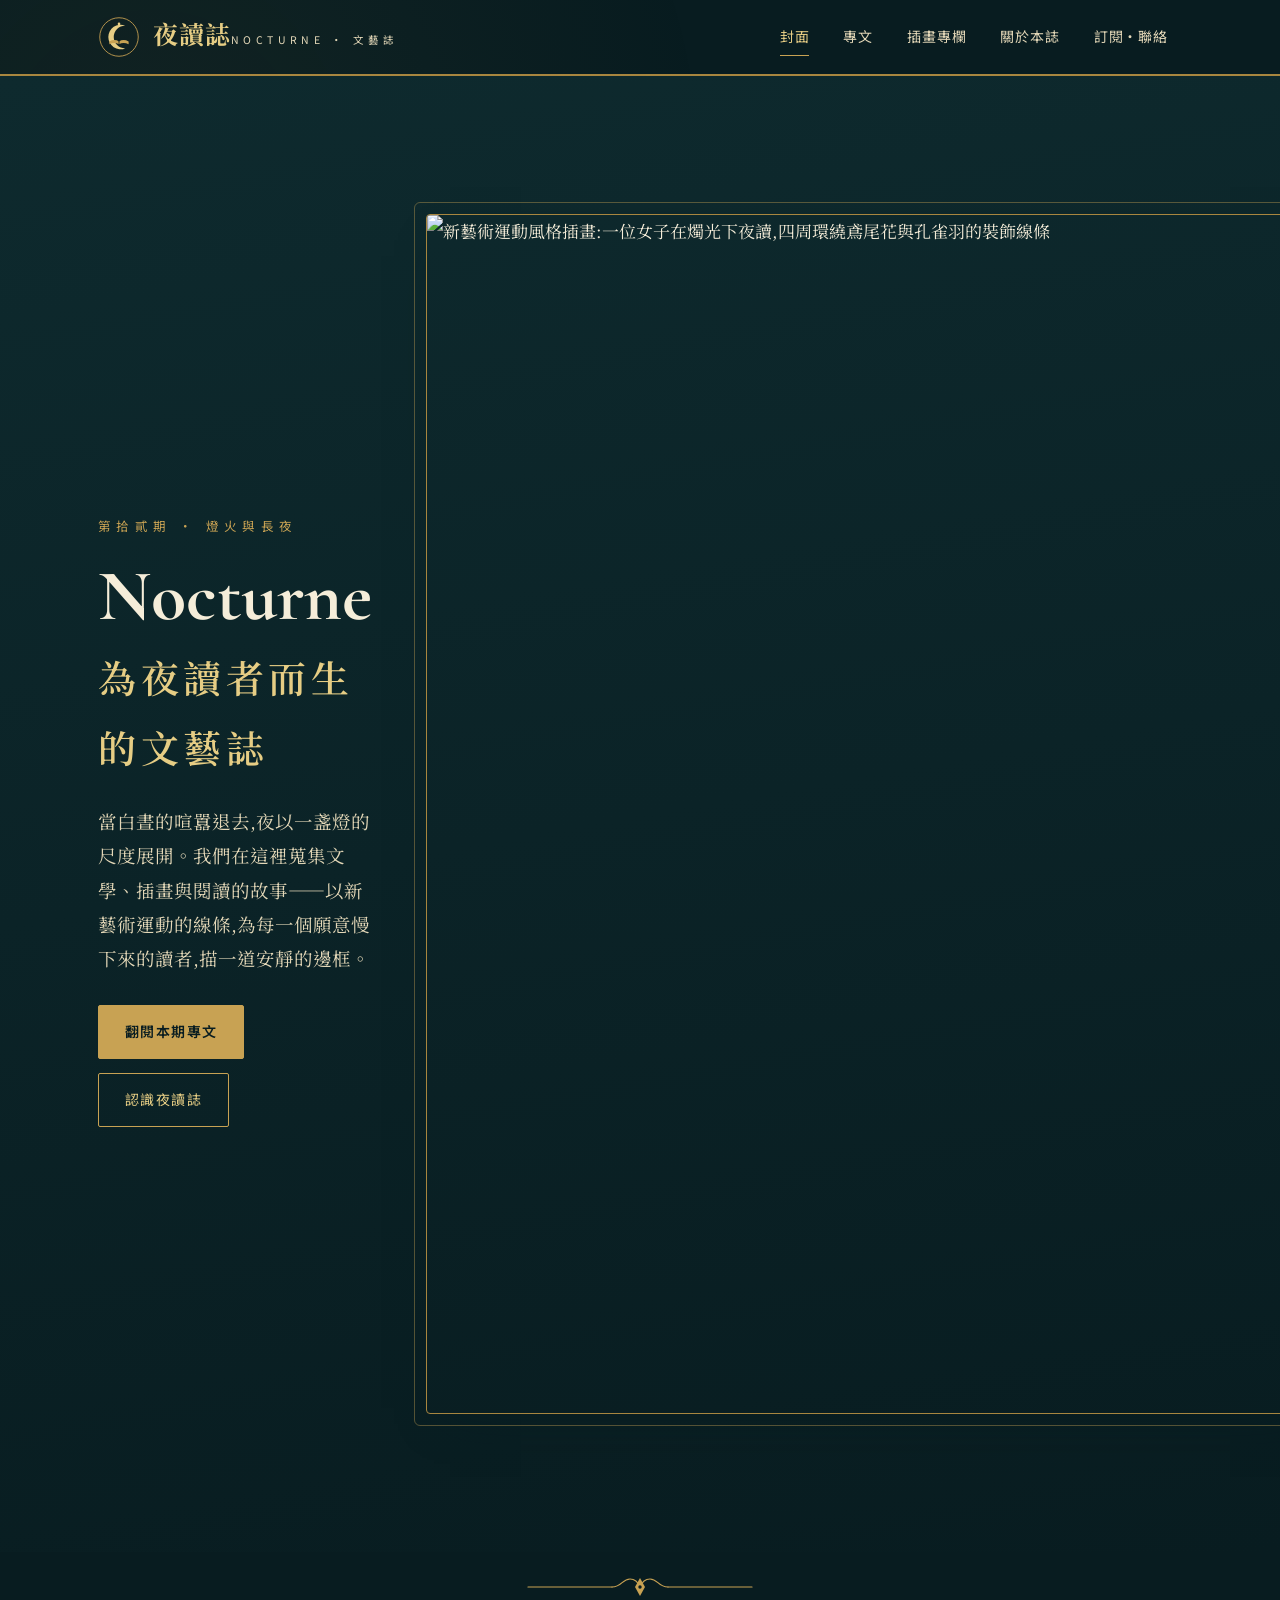
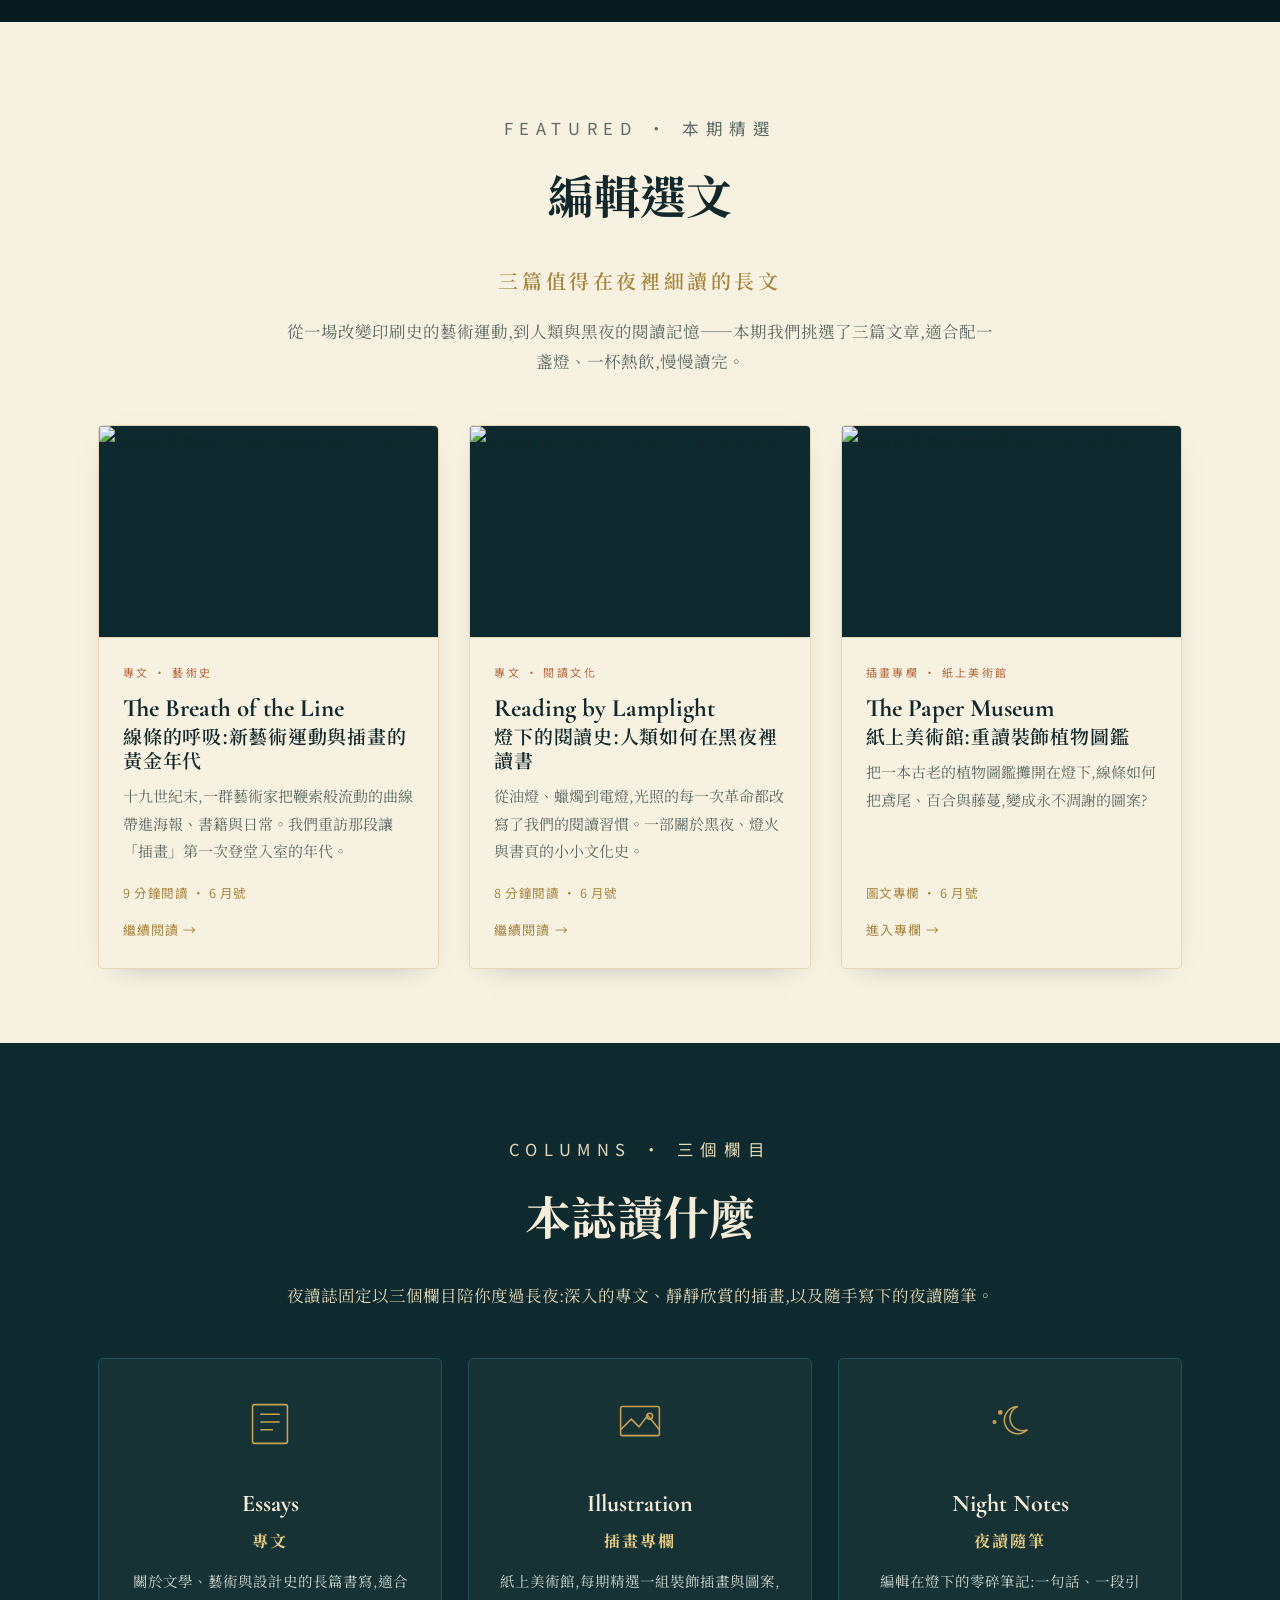
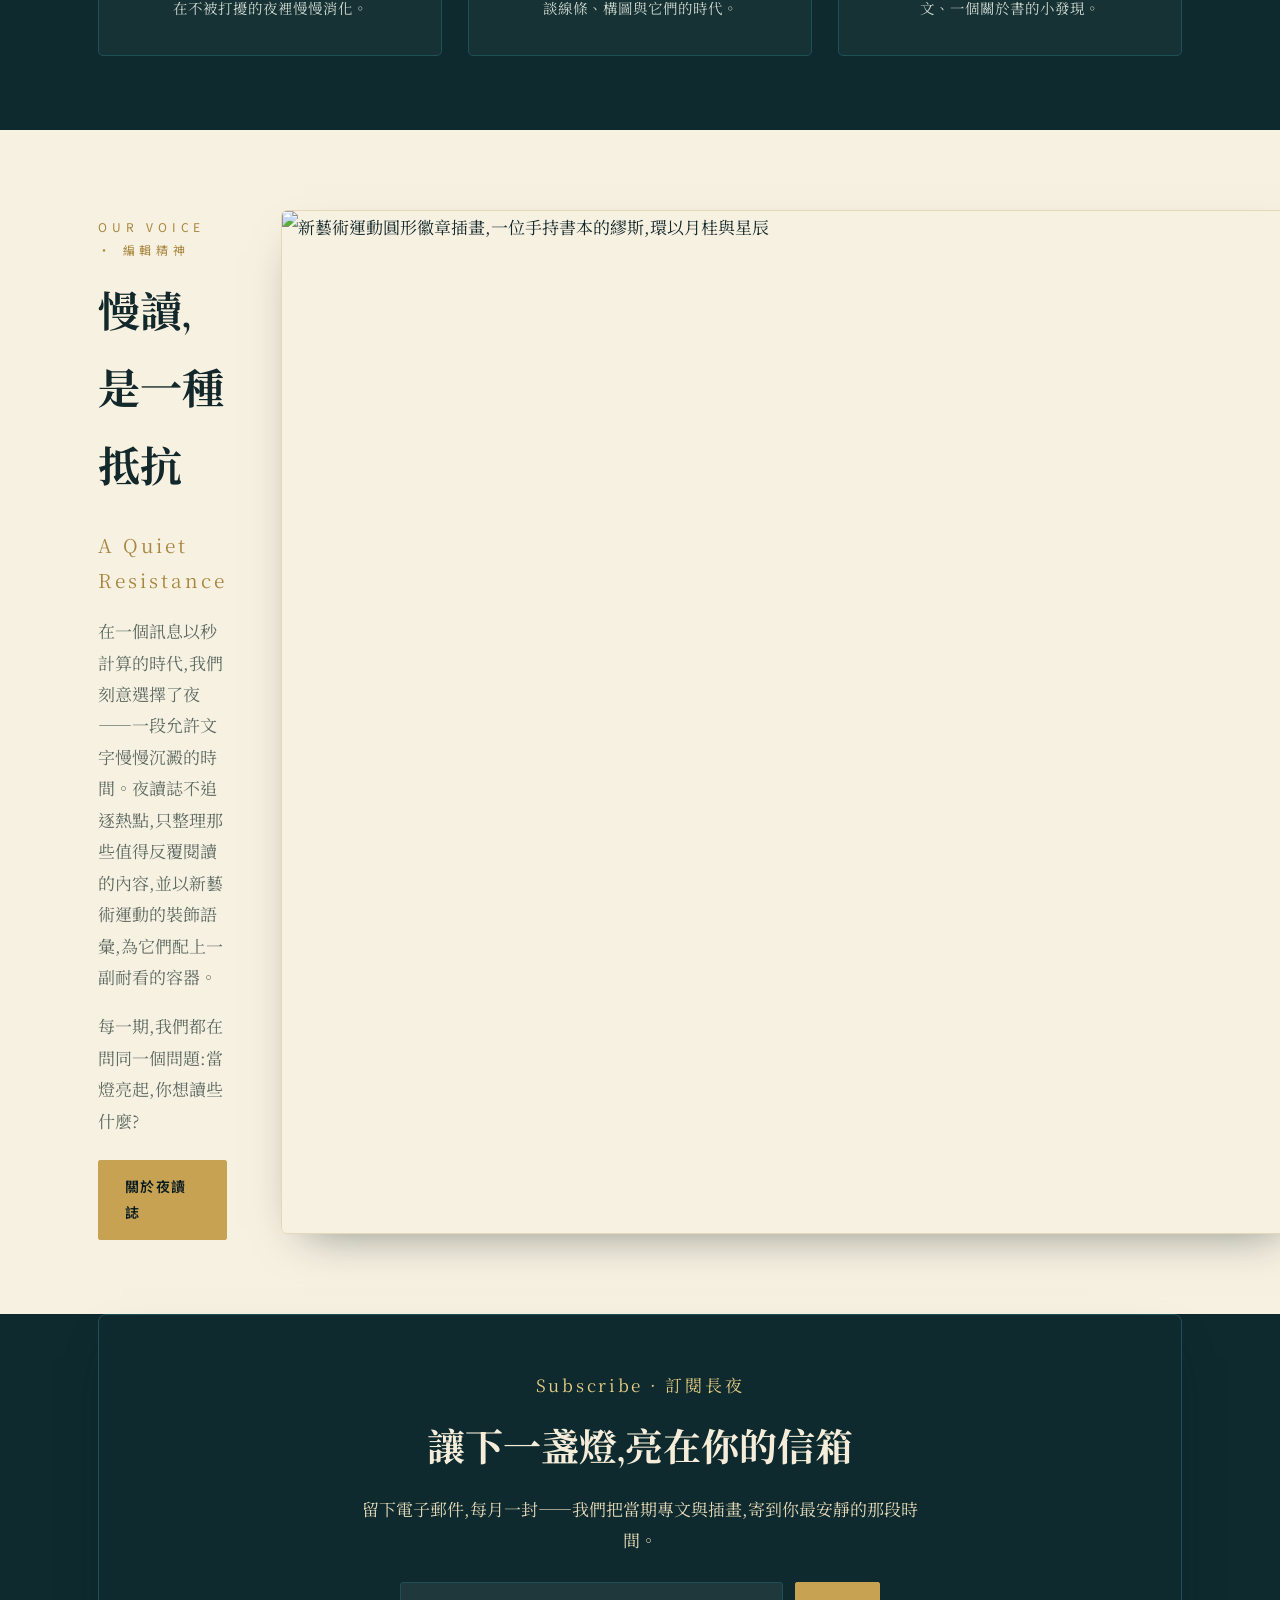
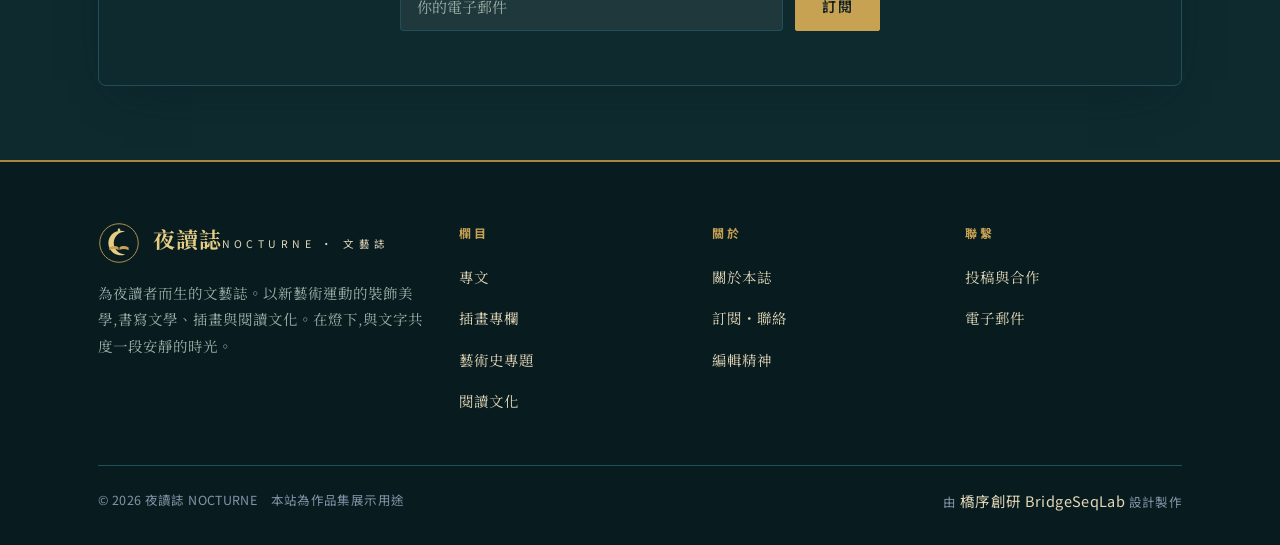
==== index.html @ 89a9c2ea "feat: 夜讀誌 NOCTURNE — Art Nouveau literary magazine (preview)" ====
<!DOCTYPE html>
<html lang="zh-Hant">
<head>
<meta charset="UTF-8">
<meta name="viewport" content="width=device-width, initial-scale=1">
<title>夜讀誌 NOCTURNE｜為夜讀者而生的文藝誌・新藝術運動風格線上雜誌</title>
<meta name="description" content="夜讀誌 NOCTURNE 是一本為夜讀者而生的繁體中文文藝誌,以新藝術運動的裝飾美學,書寫文學、插畫與閱讀文化。在燈下,與文字共度一段安靜的時光。">
<meta name="keywords" content="夜讀誌,NOCTURNE,文藝誌,線上雜誌,新藝術運動,Art Nouveau,文學,插畫,閱讀文化,夜讀,書評,繁體中文">
<link rel="canonical" href="https://izzo24.github.io/nocturne-reader/index.html">
<meta property="og:type" content="website">
<meta property="og:site_name" content="夜讀誌 NOCTURNE">
<meta property="og:locale" content="zh_TW">
<meta property="og:title" content="夜讀誌 NOCTURNE｜為夜讀者而生的文藝誌">
<meta property="og:description" content="以新藝術運動的裝飾美學,書寫文學、插畫與閱讀文化。在燈下,與文字共度一段安靜的時光。">
<meta property="og:url" content="https://izzo24.github.io/nocturne-reader/index.html">
<meta property="og:image" content="https://izzo24.github.io/nocturne-reader/images/hero-cover.webp">
<meta name="twitter:card" content="summary_large_image">
<meta name="theme-color" content="#081c20">
<link rel="icon" href="./favicon.svg" type="image/svg+xml">
<link rel="preconnect" href="https://fonts.googleapis.com">
<link rel="preconnect" href="https://fonts.gstatic.com" crossorigin>
<link href="https://fonts.googleapis.com/css2?family=Cormorant+Garamond:ital,wght@0,500;0,600;0,700;1,500;1,600&family=Noto+Sans+TC:wght@400;500;700&family=Noto+Serif+TC:wght@500;600;700&display=swap" rel="stylesheet">
<link rel="stylesheet" href="./style.css">
<script type="application/ld+json">
{
  "@context":"https://schema.org",
  "@graph":[
    {"@type":"Organization","@id":"https://izzo24.github.io/nocturne-reader/#org","name":"夜讀誌 NOCTURNE","url":"https://izzo24.github.io/nocturne-reader/","description":"為夜讀者而生的繁體中文文藝誌,以新藝術運動美學書寫文學、插畫與閱讀文化。","logo":"https://izzo24.github.io/nocturne-reader/images/emblem.webp","foundingDate":"2024"},
    {"@type":"WebSite","@id":"https://izzo24.github.io/nocturne-reader/#site","url":"https://izzo24.github.io/nocturne-reader/","name":"夜讀誌 NOCTURNE","inLanguage":"zh-Hant","publisher":{"@id":"https://izzo24.github.io/nocturne-reader/#org"}},
    {"@type":"WebPage","@id":"https://izzo24.github.io/nocturne-reader/index.html","url":"https://izzo24.github.io/nocturne-reader/index.html","name":"夜讀誌 NOCTURNE｜為夜讀者而生的文藝誌","isPartOf":{"@id":"https://izzo24.github.io/nocturne-reader/#site"}}
  ]
}
</script>
</head>
<body>

<header class="topbar">
  <div class="wrap">
    <a class="brand" href="./index.html" aria-label="夜讀誌 NOCTURNE 首頁">
      <svg viewBox="0 0 48 48" fill="none" role="img" aria-hidden="true">
        <circle cx="24" cy="24" r="22" stroke="#c8a253" stroke-width="1"/>
        <path d="M31 11a14 14 0 1 0 0 26 11 11 0 0 1 0-26z" fill="#e6cd84"/>
        <path d="M13 29c4-2.2 7.5-2.2 11 0 3.5-2.2 7-2.2 11 0v3.4c-4-2.2-7.5-2.2-11 0-3.5-2.2-7-2.2-11 0z" fill="#c8a253"/>
        <line x1="24" y1="26.5" x2="24" y2="33" stroke="#081c20" stroke-width="1"/>
        <circle cx="24" cy="9" r="1.5" fill="#e6cd84"/>
      </svg>
      <span><span class="bt">夜讀誌</span><span class="bs">Nocturne · 文藝誌</span></span>
    </a>
    <button class="navtoggle" aria-label="開啟選單" aria-expanded="false"><svg viewBox="0 0 24 18" width="22" height="16" fill="none" stroke="currentColor" stroke-width="1.8" aria-hidden="true"><path d="M1 2h22M1 9h22M1 16h22"/></svg></button>
    <nav class="main">
      <a href="./index.html" class="active">封面</a>
      <a href="./essays.html">專文</a>
      <a href="./illustration.html">插畫專欄</a>
      <a href="./about.html">關於本誌</a>
      <a href="./contact.html">訂閱・聯絡</a>
    </nav>
  </div>
</header>

<section class="hero">
  <div class="wrap">
    <div>
      <p class="eyebrow">第拾貳期 · 燈火與長夜</p>
      <h1>Nocturne</h1>
      <p class="h1zh">為夜讀者而生的文藝誌</p>
      <p class="lead">當白晝的喧囂退去,夜以一盞燈的尺度展開。我們在這裡蒐集文學、插畫與閱讀的故事——以新藝術運動的線條,為每一個願意慢下來的讀者,描一道安靜的邊框。</p>
      <div class="btnrow">
        <a class="btn btn-gold" href="./essays.html">翻閱本期專文</a>
        <a class="btn btn-ghost" href="./about.html">認識夜讀誌</a>
      </div>
    </div>
    <div class="heroart">
      <span class="frame"></span>
      <img src="./images/hero-cover.webp" width="896" height="1200" alt="新藝術運動風格插畫:一位女子在燭光下夜讀,四周環繞鳶尾花與孔雀羽的裝飾線條" loading="eager">
    </div>
  </div>
</section>

<div style="background:var(--teal-deep);padding:22px 0"><div class="divider"><svg viewBox="0 0 240 26" fill="none" stroke="#c8a253" stroke-width="1.2" stroke-linecap="round"><path d="M8 13H92"/><path d="M232 13H148"/><path d="M92 13c10 0 10-8 18-8 5 0 8 3 10 8"/><path d="M148 13c-10 0-10-8-18-8-5 0-8 3-10 8"/><path d="M120 4l5 9-5 9-5-9z" fill="#c8a253" stroke="none"/><circle cx="120" cy="13" r="1.7" fill="#081c20" stroke="none"/></svg></div></div>

<section>
  <div class="wrap">
    <div class="sec-head">
      <p class="sec-kicker">Featured · 本期精選</p>
      <h2>編輯選文</h2>
      <p class="h2zh" style="margin-bottom:10px">三篇值得在夜裡細讀的長文</p>
      <p>從一場改變印刷史的藝術運動,到人類與黑夜的閱讀記憶——本期我們挑選了三篇文章,適合配一盞燈、一杯熱飲,慢慢讀完。</p>
    </div>
    <div class="grid grid-3">
      <a class="card" href="./essay-artnouveau.html">
        <span class="thumb"><img src="./images/peacock.webp" alt="新藝術運動裝飾面板,金線描繪的孔雀與百合" loading="lazy"></span>
        <span class="body">
          <span class="cat">專文 · 藝術史</span>
          <h3>The Breath of the Line<span class="zh">線條的呼吸:新藝術運動與插畫的黃金年代</span></h3>
          <p>十九世紀末,一群藝術家把鞭索般流動的曲線帶進海報、書籍與日常。我們重訪那段讓「插畫」第一次登堂入室的年代。</p>
          <span class="meta">9 分鐘閱讀 · 6 月號</span>
          <span class="readmore">繼續閱讀 →</span>
        </span>
      </a>
      <a class="card" href="./essay-nightreading.html">
        <span class="thumb"><img src="./images/night.webp" alt="新藝術風格插畫:月夜窗台上的書與油燈" loading="lazy"></span>
        <span class="body">
          <span class="cat">專文 · 閱讀文化</span>
          <h3>Reading by Lamplight<span class="zh">燈下的閱讀史:人類如何在黑夜裡讀書</span></h3>
          <p>從油燈、蠟燭到電燈,光照的每一次革命都改寫了我們的閱讀習慣。一部關於黑夜、燈火與書頁的小小文化史。</p>
          <span class="meta">8 分鐘閱讀 · 6 月號</span>
          <span class="readmore">繼續閱讀 →</span>
        </span>
      </a>
      <a class="card" href="./illustration.html">
        <span class="thumb"><img src="./images/plate.webp" alt="新藝術運動植物圖鑑風格插畫,鳶尾與百合" loading="lazy"></span>
        <span class="body">
          <span class="cat">插畫專欄 · 紙上美術館</span>
          <h3>The Paper Museum<span class="zh">紙上美術館:重讀裝飾植物圖鑑</span></h3>
          <p>把一本古老的植物圖鑑攤開在燈下,線條如何把鳶尾、百合與藤蔓,變成永不凋謝的圖案?</p>
          <span class="meta">圖文專欄 · 6 月號</span>
          <span class="readmore">進入專欄 →</span>
        </span>
      </a>
    </div>
  </div>
</section>

<section class="tinted">
  <div class="wrap">
    <div class="sec-head">
      <p class="sec-kicker">Columns · 三個欄目</p>
      <h2>本誌讀什麼</h2>
      <p>夜讀誌固定以三個欄目陪你度過長夜:深入的專文、靜靜欣賞的插畫,以及隨手寫下的夜讀隨筆。</p>
    </div>
    <div class="cols">
      <div class="coltile" style="background:rgba(245,237,217,.04);border-color:#1f5057">
        <svg class="ic" viewBox="0 0 64 64" fill="none" stroke="#c8a253" stroke-width="1.6"><rect x="14" y="12" width="36" height="40" rx="2"/><path d="M22 22h20M22 30h20M22 38h13"/></svg>
        <h3>Essays<span class="zh" style="display:block;color:#e6cd84">專文</span></h3>
        <p style="color:#cdd8cf">關於文學、藝術與設計史的長篇書寫,適合在不被打擾的夜裡慢慢消化。</p>
      </div>
      <div class="coltile" style="background:rgba(245,237,217,.04);border-color:#1f5057">
        <svg class="ic" viewBox="0 0 64 64" fill="none" stroke="#c8a253" stroke-width="1.6"><rect x="12" y="14" width="40" height="30" rx="2"/><path d="M12 38l11-11 8 8 9-12 12 15"/><circle cx="42" cy="24" r="3"/></svg>
        <h3>Illustration<span class="zh" style="display:block;color:#e6cd84">插畫專欄</span></h3>
        <p style="color:#cdd8cf">紙上美術館,每期精選一組裝飾插畫與圖案,談線條、構圖與它們的時代。</p>
      </div>
      <div class="coltile" style="background:rgba(245,237,217,.04);border-color:#1f5057">
        <svg class="ic" viewBox="0 0 64 64" fill="none" stroke="#c8a253" stroke-width="1.6"><path d="M40 14a14 14 0 1 0 10 24 11 11 0 0 1-10-24z"/><circle cx="22" cy="20" r="1.6" fill="#c8a253"/><circle cx="16" cy="30" r="1.3" fill="#c8a253"/></svg>
        <h3>Night Notes<span class="zh" style="display:block;color:#e6cd84">夜讀隨筆</span></h3>
        <p style="color:#cdd8cf">編輯在燈下的零碎筆記:一句話、一段引文、一個關於書的小發現。</p>
      </div>
    </div>
  </div>
</section>

<section>
  <div class="wrap">
    <div class="about-split">
      <div>
        <p class="sec-kicker">Our Voice · 編輯精神</p>
        <h2 style="font-family:var(--display);font-size:clamp(28px,4vw,42px);margin:0 0 6px;font-weight:700">慢讀,是一種抵抗</h2>
        <p class="h2zh" style="color:var(--gold-soft);font-size:19px;letter-spacing:.16em;margin-bottom:18px">A Quiet Resistance</p>
        <p style="color:var(--muted);margin:0 0 18px">在一個訊息以秒計算的時代,我們刻意選擇了夜——一段允許文字慢慢沉澱的時間。夜讀誌不追逐熱點,只整理那些值得反覆閱讀的內容,並以新藝術運動的裝飾語彙,為它們配上一副耐看的容器。</p>
        <p style="color:var(--muted);margin:0 0 24px">每一期,我們都在問同一個問題:當燈亮起,你想讀些什麼?</p>
        <a class="btn btn-gold" href="./about.html">關於夜讀誌</a>
      </div>
      <div class="imgwrap">
        <img src="./images/emblem.webp" width="1024" height="1024" alt="新藝術運動圓形徽章插畫,一位手持書本的繆斯,環以月桂與星辰" loading="lazy">
      </div>
    </div>
  </div>
</section>

<section class="tinted" style="padding-top:0">
  <div class="wrap">
    <div class="subcard">
      <p class="zh">Subscribe · 訂閱長夜</p>
      <h2>讓下一盞燈,亮在你的信箱</h2>
      <p>留下電子郵件,每月一封——我們把當期專文與插畫,寄到你最安靜的那段時間。</p>
      <form class="subform" data-demo>
        <input type="email" name="email" placeholder="你的電子郵件" required aria-label="電子郵件">
        <button class="btn btn-gold" type="submit">訂閱</button>
      </form>
      <p class="formnote" style="display:none;margin-top:16px;color:var(--gold-bright)"></p>
    </div>
  </div>
</section>

<footer class="site">
  <div class="wrap">
    <div class="cols-f">
      <div>
        <a class="brand" href="./index.html" aria-label="夜讀誌 NOCTURNE 首頁">
          <svg viewBox="0 0 48 48" fill="none" role="img" aria-hidden="true">
            <circle cx="24" cy="24" r="22" stroke="#c8a253" stroke-width="1"/>
            <path d="M31 11a14 14 0 1 0 0 26 11 11 0 0 1 0-26z" fill="#e6cd84"/>
            <path d="M13 29c4-2.2 7.5-2.2 11 0 3.5-2.2 7-2.2 11 0v3.4c-4-2.2-7.5-2.2-11 0-3.5-2.2-7-2.2-11 0z" fill="#c8a253"/>
            <line x1="24" y1="26.5" x2="24" y2="33" stroke="#081c20" stroke-width="1"/>
            <circle cx="24" cy="9" r="1.5" fill="#e6cd84"/>
          </svg>
          <span><span class="bt">夜讀誌</span><span class="bs">Nocturne · 文藝誌</span></span>
        </a>
        <p class="fdesc">為夜讀者而生的文藝誌。以新藝術運動的裝飾美學,書寫文學、插畫與閱讀文化。在燈下,與文字共度一段安靜的時光。</p>
      </div>
      <div>
        <h4>欄目</h4>
        <ul>
          <li><a href="./essays.html">專文</a></li>
          <li><a href="./illustration.html">插畫專欄</a></li>
          <li><a href="./essay-artnouveau.html">藝術史專題</a></li>
          <li><a href="./essay-nightreading.html">閱讀文化</a></li>
        </ul>
      </div>
      <div>
        <h4>關於</h4>
        <ul>
          <li><a href="./about.html">關於本誌</a></li>
          <li><a href="./contact.html">訂閱・聯絡</a></li>
          <li><a href="./about.html#editorial">編輯精神</a></li>
        </ul>
      </div>
      <div>
        <h4>聯繫</h4>
        <ul>
          <li><a href="./contact.html">投稿與合作</a></li>
          <li><a href="mailto:hello@nocturne-reader.example">電子郵件</a></li>
        </ul>
      </div>
    </div>
    <div class="footrow">
      <span>© 2026 夜讀誌 NOCTURNE　本站為作品集展示用途</span>
      <span>由 <a href="https://bridgeseqlab.com" rel="noopener">橋序創研 BridgeSeqLab</a> 設計製作</span>
    </div>
  </div>
</footer>

<script src="./main.js"></script>
</body>
</html>
---- style.css ----
/* 夜讀誌 NOCTURNE — Art Nouveau 文藝誌
   Design system. Pure static. © BridgeSeqLab 橋序創研 */

:root{
  --teal-deep:#081c20;
  --teal:#0e2a2e;
  --teal-2:#123a3f;
  --teal-line:#1f5057;
  --gold:#c8a253;
  --gold-bright:#e6cd84;
  --gold-soft:#a8863f;
  --cream:#f5edd9;
  --cream-2:#efe5cb;
  --cream-dim:#e4d8b8;
  --sage:#8aa087;
  --rust:#b4673c;
  --ink:#13282b;
  --muted:#5d6b63;
  --paper:#f7f1e1;

  --serif:"Noto Serif TC","Cormorant Garamond",Georgia,"Songti TC",serif;
  --display:"Cormorant Garamond","Noto Serif TC",Georgia,serif;
  --sans:"Noto Sans TC","Helvetica Neue",Arial,sans-serif;

  --maxw:1140px;
  --shadow:0 18px 46px -24px rgba(8,28,32,.55);
}

*{box-sizing:border-box}
html{scroll-behavior:smooth}
body{
  margin:0;
  font-family:var(--serif);
  color:var(--ink);
  background:var(--paper);
  line-height:1.85;
  font-size:17px;
  -webkit-font-smoothing:antialiased;
  text-rendering:optimizeLegibility;
}
img{max-width:100%;display:block}
a{color:inherit;text-decoration:none}

/* ---------- decorative paper texture ---------- */
body::before{
  content:"";position:fixed;inset:0;pointer-events:none;z-index:0;
  background:
    radial-gradient(circle at 12% 18%,rgba(200,162,83,.05),transparent 42%),
    radial-gradient(circle at 88% 82%,rgba(138,160,135,.05),transparent 42%);
}
.wrap{max-width:var(--maxw);margin:0 auto;padding:0 28px;position:relative;z-index:1}

/* ---------- top bar ---------- */
.topbar{background:var(--teal-deep);color:var(--cream);border-bottom:2px solid var(--gold-soft)}
.topbar .wrap{display:flex;align-items:center;justify-content:space-between;height:74px;gap:18px}
.brand{display:flex;align-items:center;gap:13px;color:var(--cream)}
.brand svg{width:42px;height:42px;flex:none}
.brand .bt{font-family:var(--display);font-weight:700;font-size:25px;letter-spacing:.04em;line-height:1;color:var(--gold-bright)}
.brand .bs{font-family:var(--sans);font-size:10.5px;letter-spacing:.42em;color:var(--cream-dim);text-transform:uppercase;margin-top:3px}

nav.main{display:flex;gap:6px;align-items:center}
nav.main a{
  font-family:var(--sans);font-size:14px;letter-spacing:.06em;color:var(--cream-dim);
  padding:9px 14px;border-radius:2px;transition:.2s;position:relative;
}
nav.main a:hover,nav.main a.active{color:var(--gold-bright)}
nav.main a.active::after{content:"";position:absolute;left:14px;right:14px;bottom:3px;height:1px;background:var(--gold)}

.navtoggle{display:none;background:none;border:1px solid var(--gold-soft);color:var(--gold-bright);
  font-size:20px;width:42px;height:38px;border-radius:3px;cursor:pointer}

/* ---------- hero ---------- */
.hero{background:linear-gradient(170deg,var(--teal) 0%,var(--teal-deep) 100%);color:var(--cream);position:relative;overflow:hidden}
.hero .wrap{display:grid;grid-template-columns:1.05fr .95fr;gap:54px;align-items:center;padding-top:64px;padding-bottom:64px}
.hero .eyebrow{font-family:var(--sans);font-size:12.5px;letter-spacing:.42em;color:var(--gold);text-transform:uppercase;margin-bottom:22px}
.hero h1{font-family:var(--display);font-size:clamp(40px,6vw,72px);line-height:1.04;margin:0 0 8px;font-weight:700;color:var(--cream)}
.hero .h1zh{font-family:var(--serif);font-size:clamp(26px,3.6vw,38px);font-weight:600;color:var(--gold-bright);letter-spacing:.12em;margin:0 0 22px}
.hero p.lead{font-size:18.5px;color:var(--cream-dim);max-width:30em;margin:0 0 30px}
.hero .heroart{position:relative}
.hero .heroart img{border-radius:4px;border:1px solid var(--gold-soft);box-shadow:var(--shadow);width:100%}
.hero .heroart .frame{position:absolute;inset:-12px;border:1px solid rgba(200,162,83,.4);border-radius:6px;pointer-events:none}

/* ---------- buttons ---------- */
.btn{display:inline-flex;align-items:center;gap:9px;font-family:var(--sans);font-size:14px;letter-spacing:.1em;
  padding:13px 26px;border-radius:2px;cursor:pointer;transition:.22s;border:1px solid var(--gold)}
.btn-gold{background:var(--gold);color:var(--teal-deep);font-weight:600}
.btn-gold:hover{background:var(--gold-bright);transform:translateY(-2px)}
.btn-ghost{background:transparent;color:var(--gold-bright)}
.btn-ghost:hover{background:rgba(200,162,83,.12)}
.btnrow{display:flex;gap:14px;flex-wrap:wrap}

/* ---------- section scaffolding ---------- */
section{padding:74px 0;position:relative}
.sec-head{text-align:center;max-width:42em;margin:0 auto 48px}
.sec-kicker{font-family:var(--sans);font-size:12px;letter-spacing:.4em;color:var(--gold-soft);text-transform:uppercase;margin-bottom:14px}
.sec-head h2{font-family:var(--display);font-size:clamp(30px,4.4vw,46px);margin:0 0 8px;font-weight:700;color:var(--ink)}
.sec-head .h2zh{font-family:var(--serif);font-size:20px;color:var(--gold-soft);letter-spacing:.18em;font-weight:600}
.sec-head p{color:var(--muted);font-size:16.5px}

.tinted{background:var(--teal);color:var(--cream)}
.tinted .sec-head h2{color:var(--cream)}
.tinted .sec-head p{color:var(--cream-dim)}
.tinted .sec-kicker{color:var(--gold)}

/* ---------- ornamental divider ---------- */
.divider{display:flex;align-items:center;justify-content:center;gap:18px;margin:0 auto;color:var(--gold)}
.divider svg{width:240px;height:26px;max-width:62vw}

/* ---------- article cards ---------- */
.grid{display:grid;gap:30px}
.grid-3{grid-template-columns:repeat(3,1fr)}
.grid-2{grid-template-columns:repeat(2,1fr)}
.card{background:var(--paper);border:1px solid var(--cream-dim);border-radius:5px;overflow:hidden;
  display:flex;flex-direction:column;transition:.25s;box-shadow:0 10px 30px -22px rgba(8,28,32,.5)}
.card:hover{transform:translateY(-5px);border-color:var(--gold);box-shadow:0 22px 42px -26px rgba(8,28,32,.6)}
.card .thumb{aspect-ratio:16/10;overflow:hidden;background:var(--teal);border-bottom:1px solid var(--cream-dim)}
.card .thumb img{width:100%;height:100%;object-fit:cover;transition:.5s}
.card:hover .thumb img{transform:scale(1.05)}
.card .body{padding:24px 24px 26px;display:flex;flex-direction:column;flex:1}
.cat{font-family:var(--sans);font-size:11px;letter-spacing:.22em;text-transform:uppercase;color:var(--rust);margin-bottom:11px}
.card h3{font-family:var(--display);font-size:25px;line-height:1.25;margin:0 0 10px;font-weight:700}
.card h3 .zh{display:block;font-family:var(--serif);font-size:19px;color:var(--ink);font-weight:600;letter-spacing:.04em}
.card p{color:var(--muted);font-size:15px;margin:0 0 16px;flex:1}
.card .meta{font-family:var(--sans);font-size:12.5px;color:var(--gold-soft);letter-spacing:.04em;display:flex;gap:10px;align-items:center}
.readmore{font-family:var(--sans);font-size:13px;letter-spacing:.08em;color:var(--gold-soft);margin-top:14px;display:inline-flex;gap:7px;align-items:center}
.card:hover .readmore{color:var(--rust)}

/* feature card on tinted bg */
.tinted .card{background:rgba(245,237,217,.04);border-color:var(--teal-line)}
.tinted .card h3 .zh,.tinted .card h3{color:var(--cream)}
.tinted .card p{color:var(--cream-dim)}

/* ---------- column tiles ---------- */
.cols{display:grid;grid-template-columns:repeat(3,1fr);gap:26px}
.coltile{border:1px solid var(--cream-dim);border-radius:5px;padding:34px 28px;background:var(--paper);text-align:center;transition:.25s}
.coltile:hover{border-color:var(--gold);transform:translateY(-4px)}
.coltile .ic{width:62px;height:62px;margin:0 auto 18px;color:var(--gold-soft)}
.coltile h3{font-family:var(--display);font-size:24px;margin:0 0 4px;font-weight:700}
.coltile .zh{font-family:var(--serif);font-size:16px;color:var(--gold-soft);letter-spacing:.14em;margin-bottom:12px}
.coltile p{color:var(--muted);font-size:14.5px;margin:0}

/* ---------- article body ---------- */
.article-head{background:linear-gradient(170deg,var(--teal) 0%,var(--teal-deep) 100%);color:var(--cream);padding:60px 0 54px}
.breadcrumb{font-family:var(--sans);font-size:12.5px;letter-spacing:.06em;color:var(--gold-soft);margin-bottom:26px}
.breadcrumb a:hover{color:var(--gold-bright)}
.breadcrumb span{margin:0 8px;opacity:.6}
.article-head .cat{color:var(--gold)}
.article-head h1{font-family:var(--display);font-size:clamp(34px,5vw,56px);line-height:1.1;margin:0 0 12px;color:var(--cream);font-weight:700;max-width:18em}
.article-head .sub{font-size:19px;color:var(--cream-dim);max-width:34em;margin:0 0 22px}
.article-head .by{font-family:var(--sans);font-size:13px;letter-spacing:.05em;color:var(--gold-soft);display:flex;gap:12px;flex-wrap:wrap}
.article-hero{margin:0 auto;max-width:var(--maxw);padding:0 28px}
.article-hero img{width:100%;border-radius:5px;border:1px solid var(--cream-dim);margin-top:-40px;box-shadow:var(--shadow);position:relative;z-index:2;aspect-ratio:16/7;object-fit:cover}

.prose{max-width:720px;margin:0 auto;padding:54px 28px 30px}
.prose .lede{font-size:21px;line-height:1.7;color:var(--ink);font-weight:600;margin:0 0 30px}
.prose p{margin:0 0 22px;color:#26393a}
.prose h2{font-family:var(--display);font-size:32px;margin:46px 0 8px;font-weight:700;color:var(--ink)}
.prose h2 .zh{display:block;font-family:var(--serif);font-size:21px;color:var(--gold-soft);font-weight:600;letter-spacing:.06em;margin-top:2px}
.prose h3{font-family:var(--serif);font-size:21px;margin:34px 0 6px;color:var(--teal-2);font-weight:600}
.prose blockquote{margin:30px 0;padding:6px 0 6px 26px;border-left:3px solid var(--gold);
  font-family:var(--display);font-size:26px;line-height:1.5;color:var(--teal-2);font-style:italic}
.prose blockquote .zh{font-family:var(--serif);font-size:20px;font-style:normal;color:var(--muted);display:block;margin-top:8px}
.prose figure{margin:34px 0}
.prose figure img{border-radius:5px;border:1px solid var(--cream-dim)}
.prose figcaption{font-family:var(--sans);font-size:12.5px;color:var(--muted);text-align:center;margin-top:10px;letter-spacing:.03em}
.prose ul{padding-left:22px;margin:0 0 22px}
.prose li{margin:0 0 9px;color:#26393a}
.prose a.inline{color:var(--rust);border-bottom:1px solid rgba(180,103,60,.4)}
.prose a.inline:hover{border-color:var(--rust)}
.dropcap::first-letter{font-family:var(--display);font-size:64px;float:left;line-height:.78;padding:6px 12px 0 0;color:var(--gold-soft);font-weight:700}

.endmark{display:flex;justify-content:center;margin:40px 0 10px;color:var(--gold)}

/* related */
.related{border-top:1px solid var(--cream-dim);background:var(--cream-2)}

/* ---------- gallery / illustration ---------- */
.gallery{display:grid;grid-template-columns:repeat(12,1fr);gap:22px}
.plate{border:1px solid var(--cream-dim);border-radius:5px;overflow:hidden;background:var(--paper);position:relative}
.plate img,.plate svg{width:100%;display:block}
.plate .cap{padding:14px 18px;font-family:var(--sans);font-size:12.5px;color:var(--muted);letter-spacing:.04em;border-top:1px solid var(--cream-dim)}
.plate .cap b{font-family:var(--serif);color:var(--ink);font-weight:600;font-size:14px;display:block;margin-bottom:2px}
.svgplate{background:var(--teal);color:var(--gold)}

/* ---------- subscribe / contact ---------- */
.subcard{background:var(--teal);color:var(--cream);border-radius:8px;padding:54px 48px;text-align:center;box-shadow:var(--shadow);border:1px solid var(--teal-line)}
.subcard h2{font-family:var(--display);font-size:38px;margin:0 0 8px;color:var(--cream);font-weight:700}
.subcard .zh{font-family:var(--serif);color:var(--gold-bright);letter-spacing:.16em;margin-bottom:14px}
.subcard p{color:var(--cream-dim);max-width:34em;margin:0 auto 26px}
.subform{display:flex;gap:12px;max-width:480px;margin:0 auto;flex-wrap:wrap;justify-content:center}
.subform input{flex:1;min-width:220px;background:rgba(245,237,217,.07);border:1px solid var(--teal-line);color:var(--cream);
  padding:13px 16px;border-radius:3px;font-family:var(--serif);font-size:15px}
.subform input::placeholder{color:#9fb0a8}
.subform input:focus{outline:none;border-color:var(--gold)}

.formgrid{display:grid;grid-template-columns:1fr 1fr;gap:18px;max-width:660px;margin:0 auto}
.field{display:flex;flex-direction:column;gap:7px}
.field.full{grid-column:1/-1}
.field label{font-family:var(--sans);font-size:12.5px;letter-spacing:.1em;text-transform:uppercase;color:var(--gold-soft)}
.field input,.field textarea,.field select{background:var(--paper);border:1px solid var(--cream-dim);color:var(--ink);
  padding:12px 14px;border-radius:3px;font-family:var(--serif);font-size:15.5px}
.field input:focus,.field textarea:focus,.field select:focus{outline:none;border-color:var(--gold)}
.field textarea{min-height:130px;resize:vertical}

.infoblocks{display:grid;grid-template-columns:repeat(3,1fr);gap:24px;margin-top:8px}
.infoblock{border:1px solid var(--cream-dim);border-radius:5px;padding:26px;background:var(--paper)}
.infoblock .ic{width:38px;height:38px;color:var(--gold-soft);margin-bottom:12px}
.infoblock h3{font-family:var(--serif);font-size:18px;margin:0 0 4px;font-weight:600}
.infoblock p{color:var(--muted);font-size:14.5px;margin:0}

/* faq */
.faq{max-width:760px;margin:0 auto}
.faq details{border:1px solid var(--cream-dim);border-radius:5px;margin-bottom:14px;background:var(--paper);padding:0 22px}
.faq summary{cursor:pointer;list-style:none;padding:20px 0;font-family:var(--serif);font-size:18px;font-weight:600;
  display:flex;justify-content:space-between;align-items:center;gap:14px}
.faq summary::-webkit-details-marker{display:none}
.faq summary .pm{color:var(--gold-soft);font-size:24px;transition:.2s;flex:none}
.faq details[open] summary .pm{transform:rotate(45deg)}
.faq details p{color:var(--muted);font-size:15px;margin:0 0 20px;padding-top:2px}

/* ---------- about ---------- */
.about-split{display:grid;grid-template-columns:1fr 1fr;gap:54px;align-items:center}
.about-split img{border-radius:6px;border:1px solid var(--cream-dim);box-shadow:var(--shadow)}
.values{display:grid;grid-template-columns:1fr 1fr;gap:22px;margin-top:34px}
.value{border-top:2px solid var(--gold);padding-top:14px}
.value h3{font-family:var(--serif);font-size:18px;margin:0 0 5px;font-weight:600}
.value p{color:var(--muted);font-size:14.5px;margin:0}
.stats{display:flex;gap:48px;flex-wrap:wrap;justify-content:center;margin-top:10px}
.stat{text-align:center}
.stat b{font-family:var(--display);font-size:46px;color:var(--gold);display:block;line-height:1;font-weight:700}
.stat span{font-family:var(--sans);font-size:12.5px;letter-spacing:.16em;text-transform:uppercase;color:var(--muted)}

/* ---------- footer ---------- */
footer.site{background:var(--teal-deep);color:var(--cream-dim);padding:60px 0 30px;border-top:2px solid var(--gold-soft)}
footer.site .cols-f{display:grid;grid-template-columns:1.5fr 1fr 1fr 1fr;gap:36px;margin-bottom:40px}
footer.site .brand .bt{font-size:22px}
footer.site .fdesc{font-size:14.5px;color:#9fb0a8;max-width:26em;margin:16px 0 0}
footer.site h4{font-family:var(--sans);font-size:12px;letter-spacing:.2em;text-transform:uppercase;color:var(--gold);margin:0 0 16px}
footer.site ul{list-style:none;padding:0;margin:0}
footer.site li{margin-bottom:10px}
footer.site a{font-size:14.5px;color:var(--cream-dim)}
footer.site a:hover{color:var(--gold-bright)}
.footrow{border-top:1px solid var(--teal-line);padding-top:22px;display:flex;justify-content:space-between;gap:18px;flex-wrap:wrap;
  font-family:var(--sans);font-size:12.5px;color:#8295a8;letter-spacing:.03em}
.footrow a{color:#8295a8}
.footrow a:hover{color:var(--gold-bright)}

/* ---------- misc ---------- */
.notfound{min-height:62vh;display:flex;align-items:center;justify-content:center;text-align:center;
  background:linear-gradient(170deg,var(--teal) 0%,var(--teal-deep) 100%);color:var(--cream)}
.notfound .big{font-family:var(--display);font-size:clamp(90px,18vw,180px);color:var(--gold);line-height:1;font-weight:700}
.notfound h1{font-family:var(--serif);font-size:28px;color:var(--cream);margin:6px 0 14px}
.notfound p{color:var(--cream-dim);margin:0 0 26px}

/* ---------- responsive ---------- */
@media(max-width:900px){
  .hero .wrap{grid-template-columns:1fr;gap:36px;text-align:center}
  .hero p.lead{margin-left:auto;margin-right:auto}
  .hero .btnrow{justify-content:center}
  .hero .heroart{max-width:420px;margin:0 auto}
  .about-split{grid-template-columns:1fr;gap:32px}
  .about-split .imgwrap{order:-1}
  .gallery{grid-template-columns:repeat(6,1fr)}
}
@media(max-width:760px){
  nav.main{position:absolute;top:74px;left:0;right:0;background:var(--teal-deep);flex-direction:column;gap:0;
    padding:8px 0;border-bottom:2px solid var(--gold-soft);display:none;z-index:40}
  nav.main.open{display:flex}
  nav.main a{padding:13px 28px;width:100%}
  .navtoggle{display:block}
  .grid-3,.grid-2,.cols,.infoblocks,.values{grid-template-columns:1fr}
  .formgrid{grid-template-columns:1fr}
  .gallery{grid-template-columns:1fr}
  footer.site .cols-f{grid-template-columns:1fr 1fr;gap:28px}
  .subcard{padding:38px 24px}
  section{padding:54px 0}
  .stats{gap:30px}
}
@media(max-width:440px){
  footer.site .cols-f{grid-template-columns:1fr}
  body{font-size:16.5px}
}
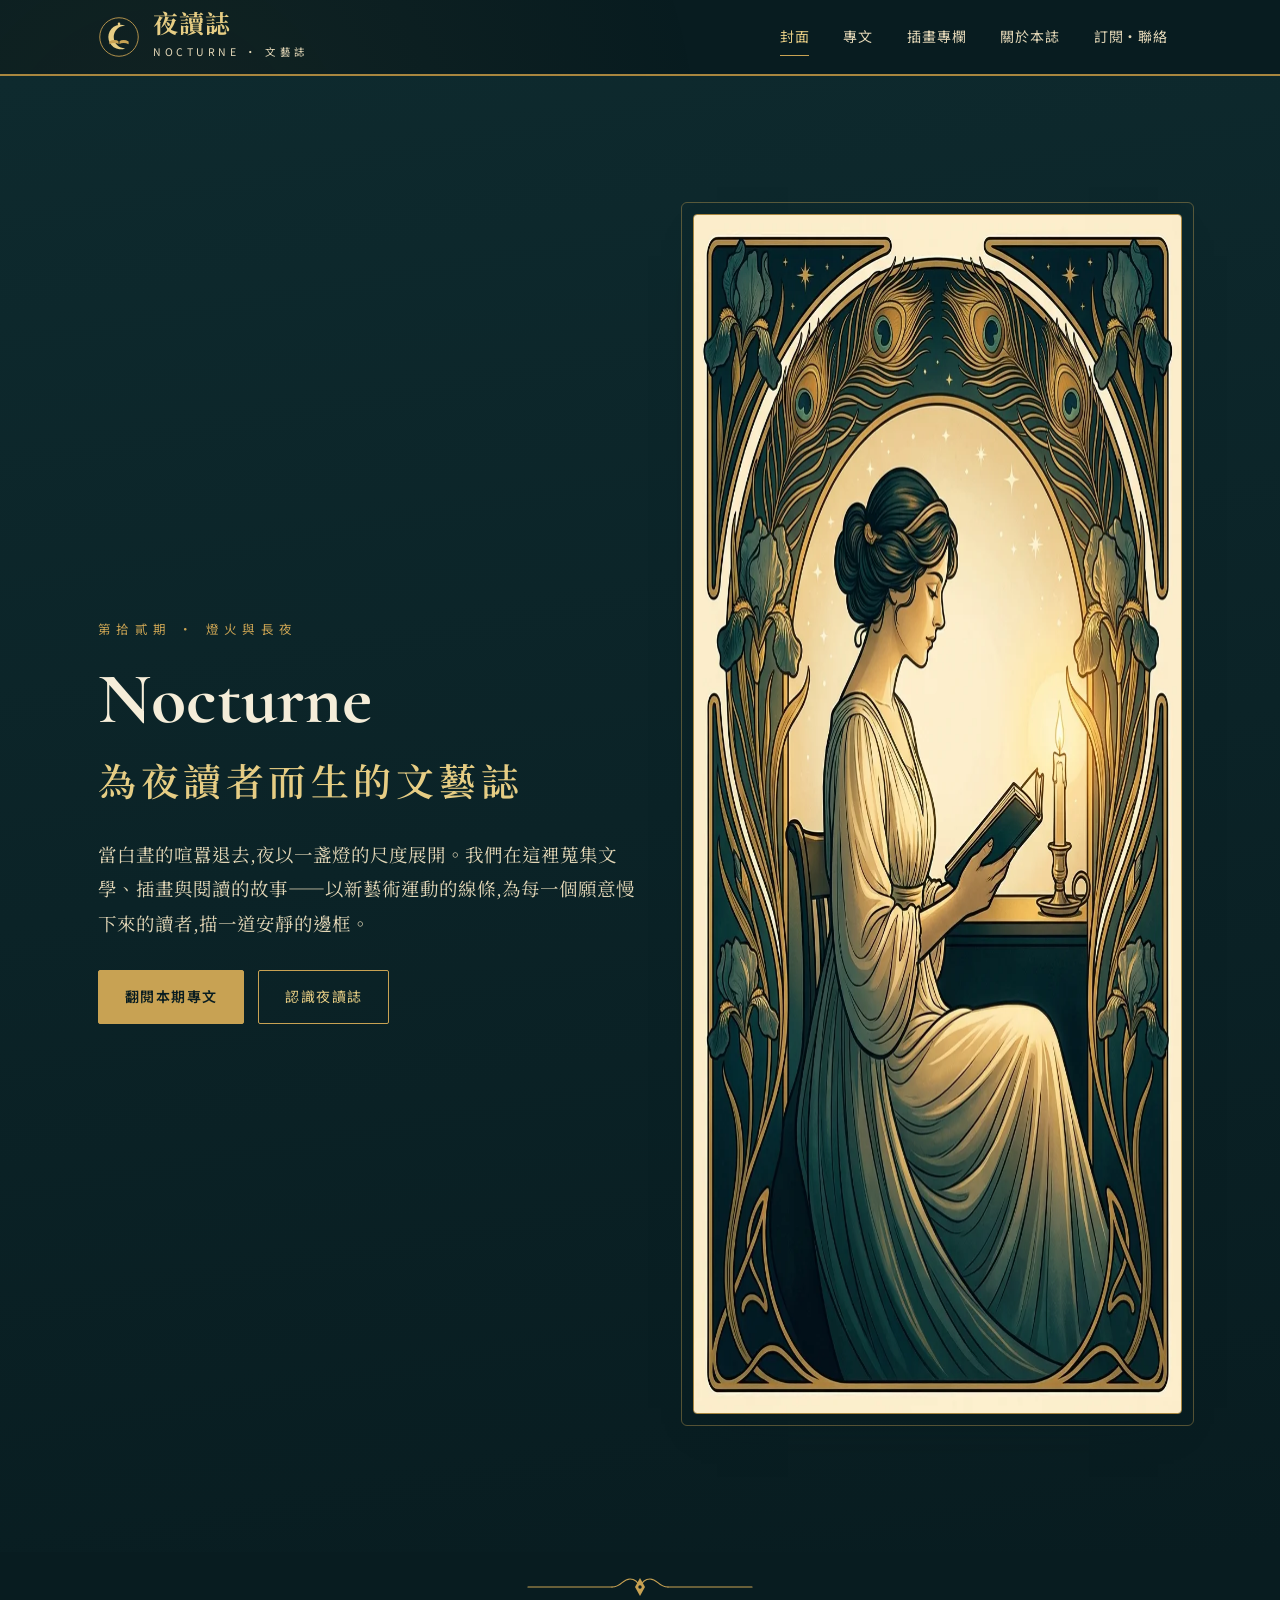
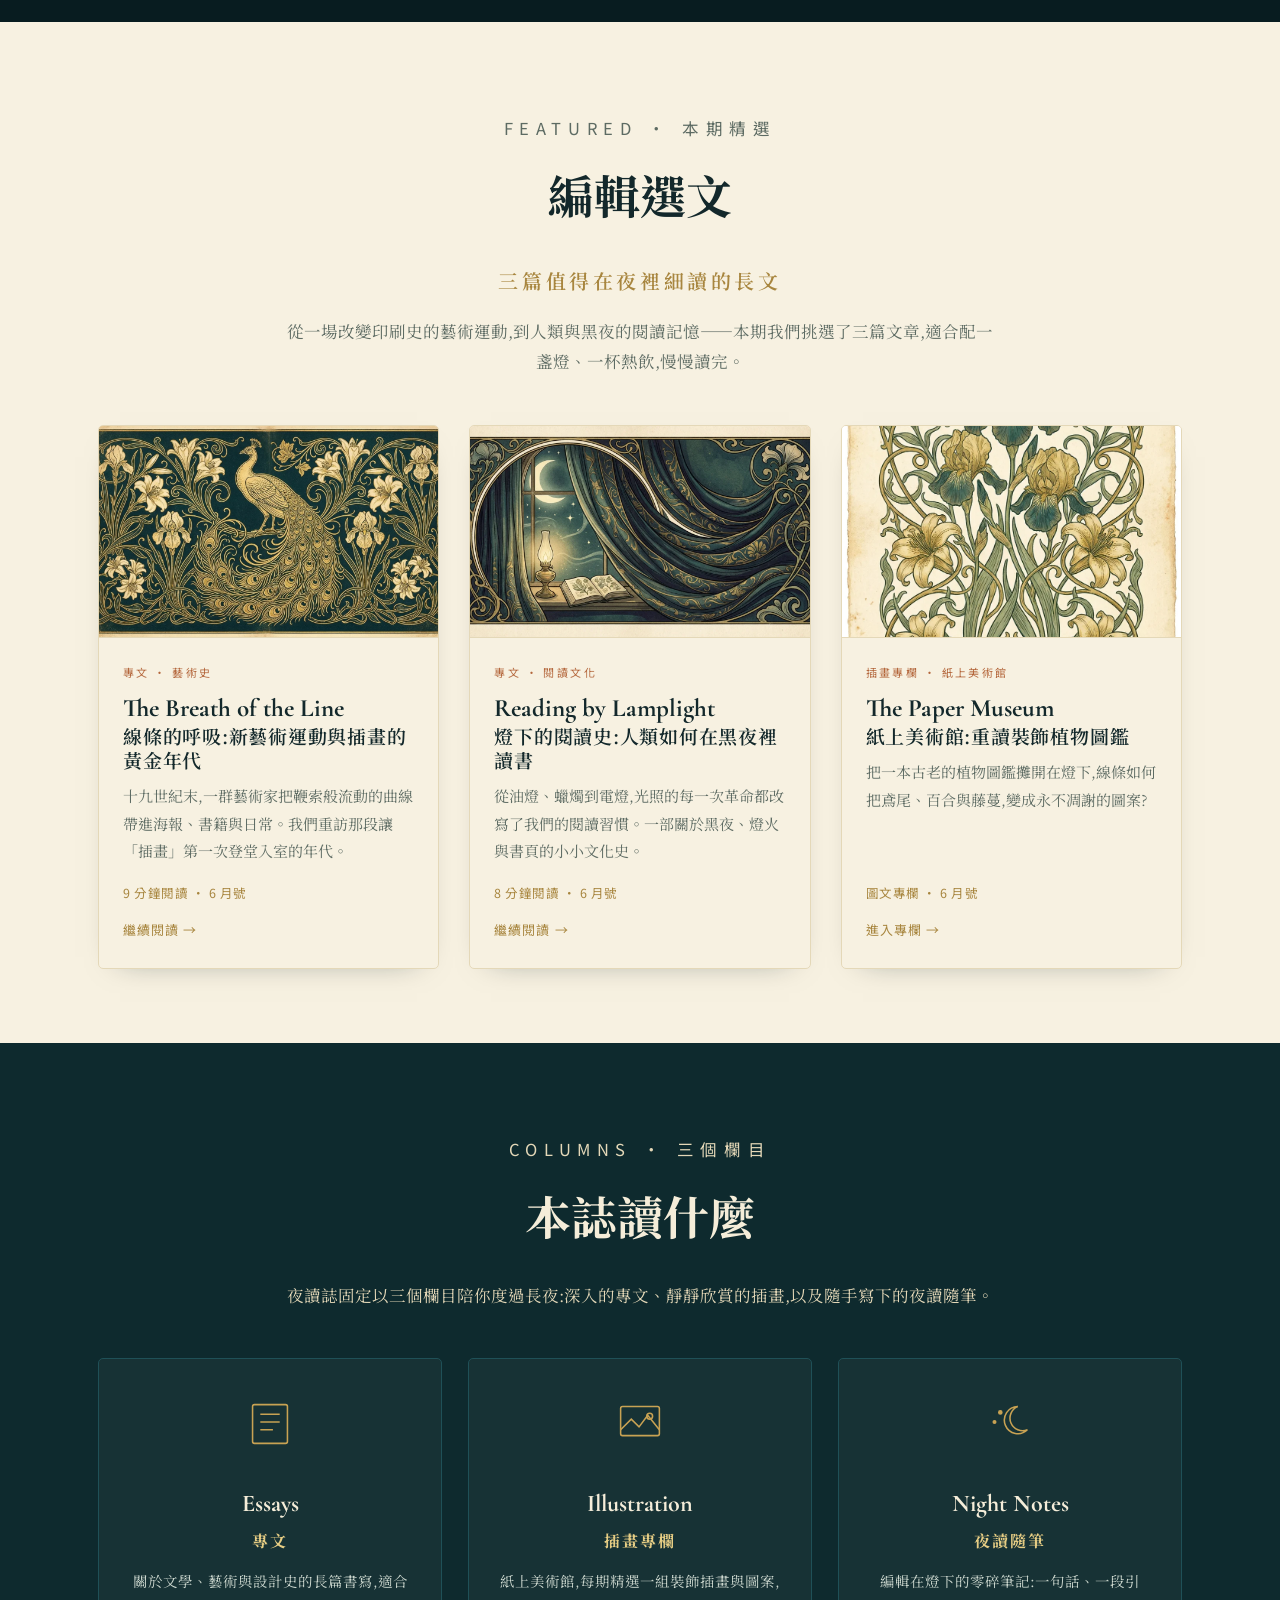
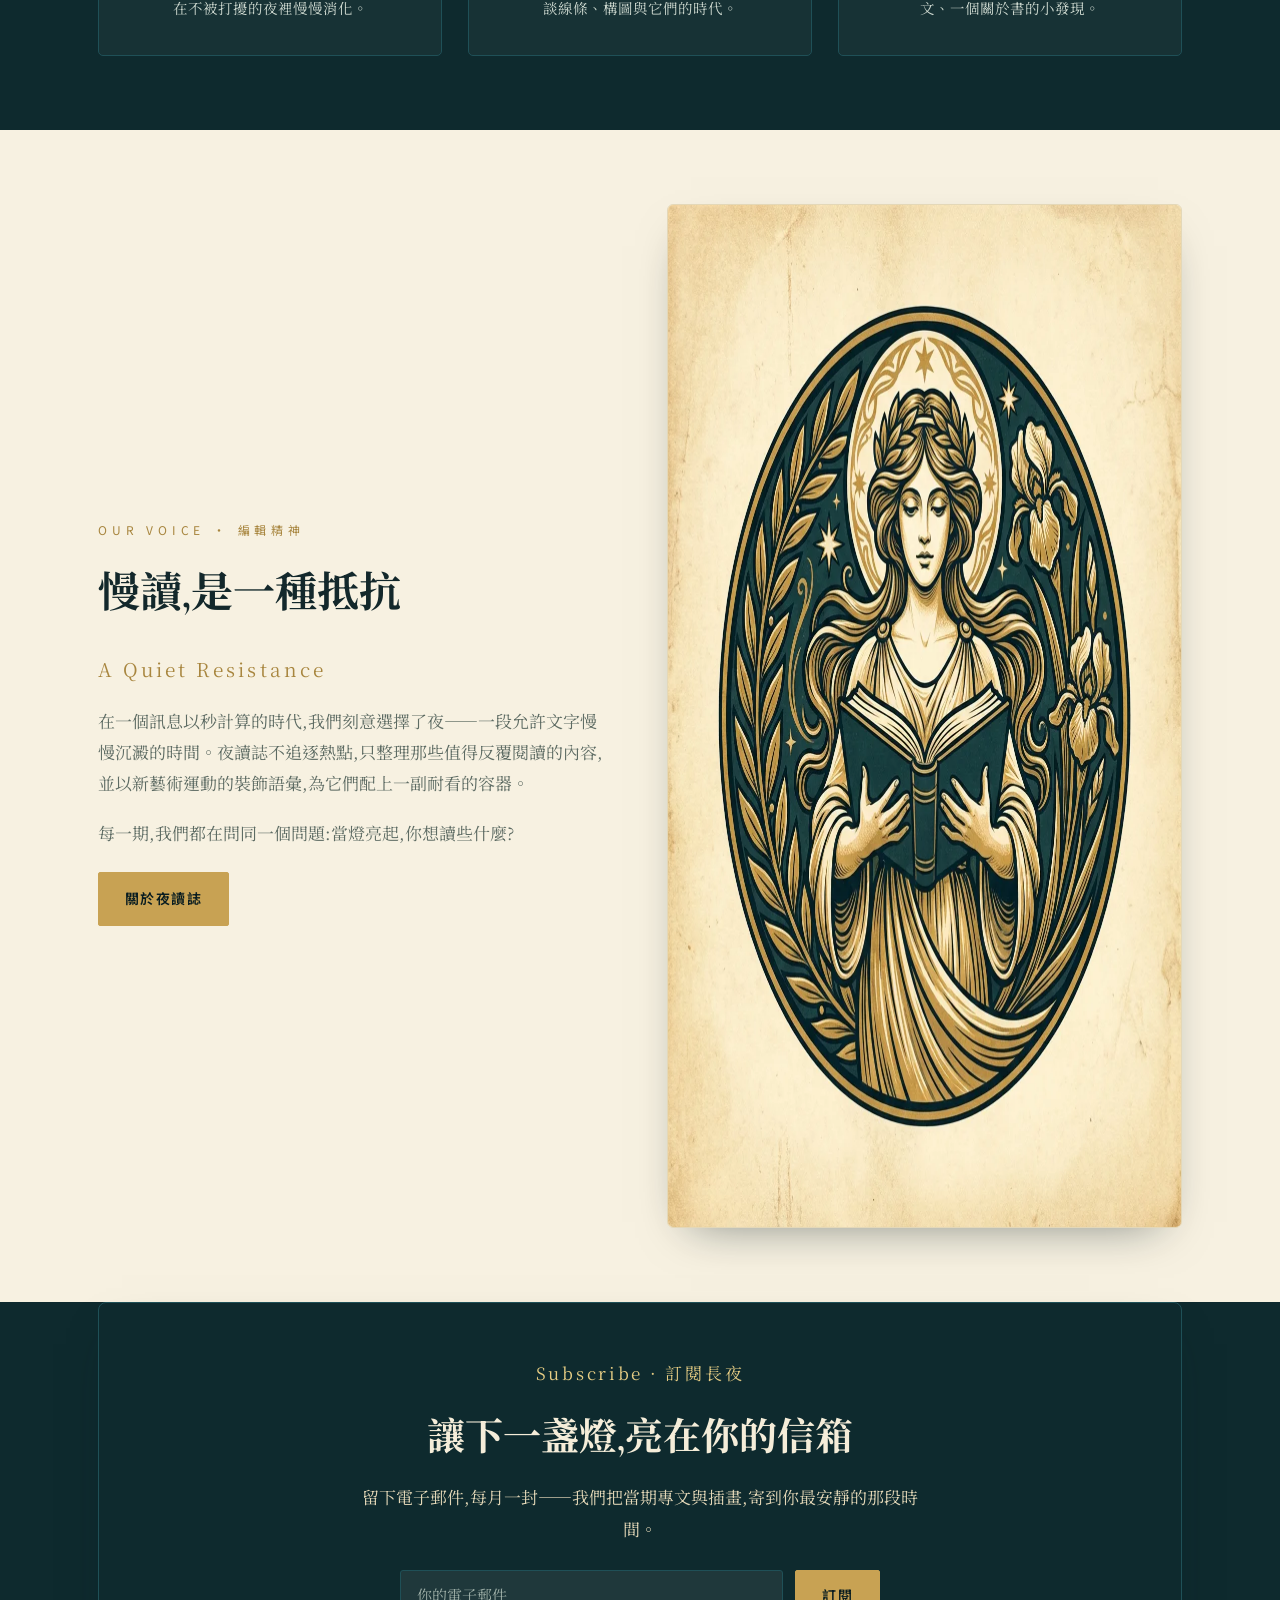
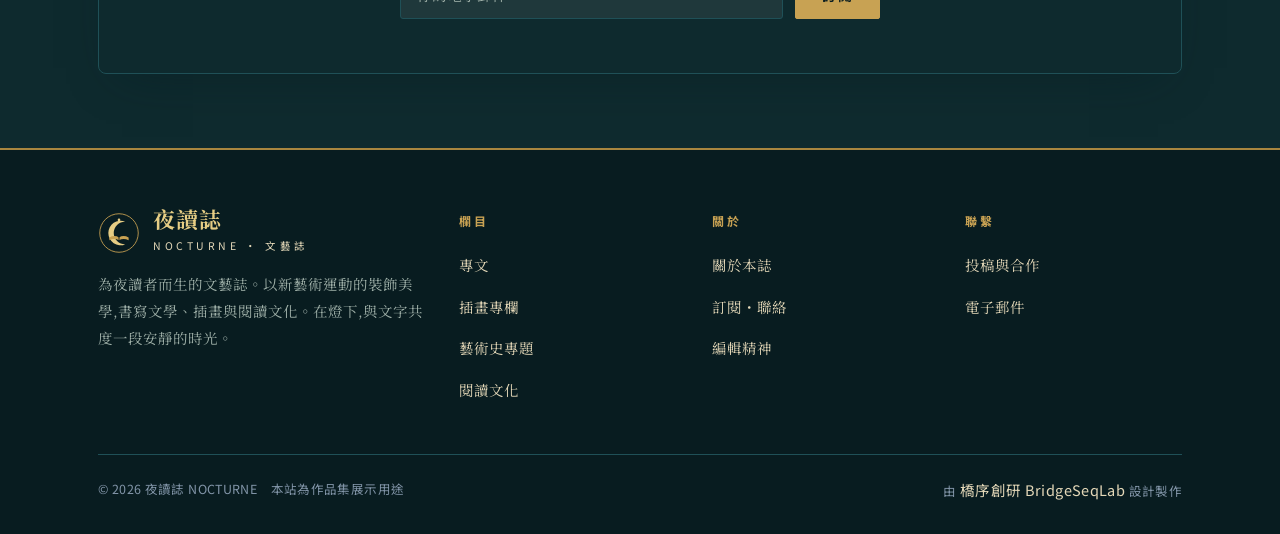
==== commit 69697e49: "chore: cache-bust css/js (?v=2) so brand fix ships" ====
--- a/index.html
+++ b/index.html
@@ -20,7 +20,7 @@
 <link rel="preconnect" href="https://fonts.googleapis.com">
 <link rel="preconnect" href="https://fonts.gstatic.com" crossorigin>
 <link href="https://fonts.googleapis.com/css2?family=Cormorant+Garamond:ital,wght@0,500;0,600;0,700;1,500;1,600&family=Noto+Sans+TC:wght@400;500;700&family=Noto+Serif+TC:wght@500;600;700&display=swap" rel="stylesheet">
-<link rel="stylesheet" href="./style.css">
+<link rel="stylesheet" href="./style.css?v=2">
 <script type="application/ld+json">
 {
   "@context":"https://schema.org",
@@ -229,6 +229,6 @@
   </div>
 </footer>
 
-<script src="./main.js"></script>
+<script src="./main.js?v=2"></script>
 </body>
 </html>
--- a/style.css
+++ b/style.css
@@ -55,8 +55,9 @@
 .topbar .wrap{display:flex;align-items:center;justify-content:space-between;height:74px;gap:18px}
 .brand{display:flex;align-items:center;gap:13px;color:var(--cream)}
 .brand svg{width:42px;height:42px;flex:none}
-.brand .bt{font-family:var(--display);font-weight:700;font-size:25px;letter-spacing:.04em;line-height:1;color:var(--gold-bright)}
-.brand .bs{font-family:var(--sans);font-size:10.5px;letter-spacing:.42em;color:var(--cream-dim);text-transform:uppercase;margin-top:3px}
+.brand>span{display:flex;flex-direction:column;justify-content:center}
+.brand .bt{display:block;font-family:var(--display);font-weight:700;font-size:25px;letter-spacing:.04em;line-height:1;color:var(--gold-bright)}
+.brand .bs{display:block;font-family:var(--sans);font-size:10.5px;letter-spacing:.34em;color:var(--cream-dim);text-transform:uppercase;margin-top:4px}
 
 nav.main{display:flex;gap:6px;align-items:center}
 nav.main a{
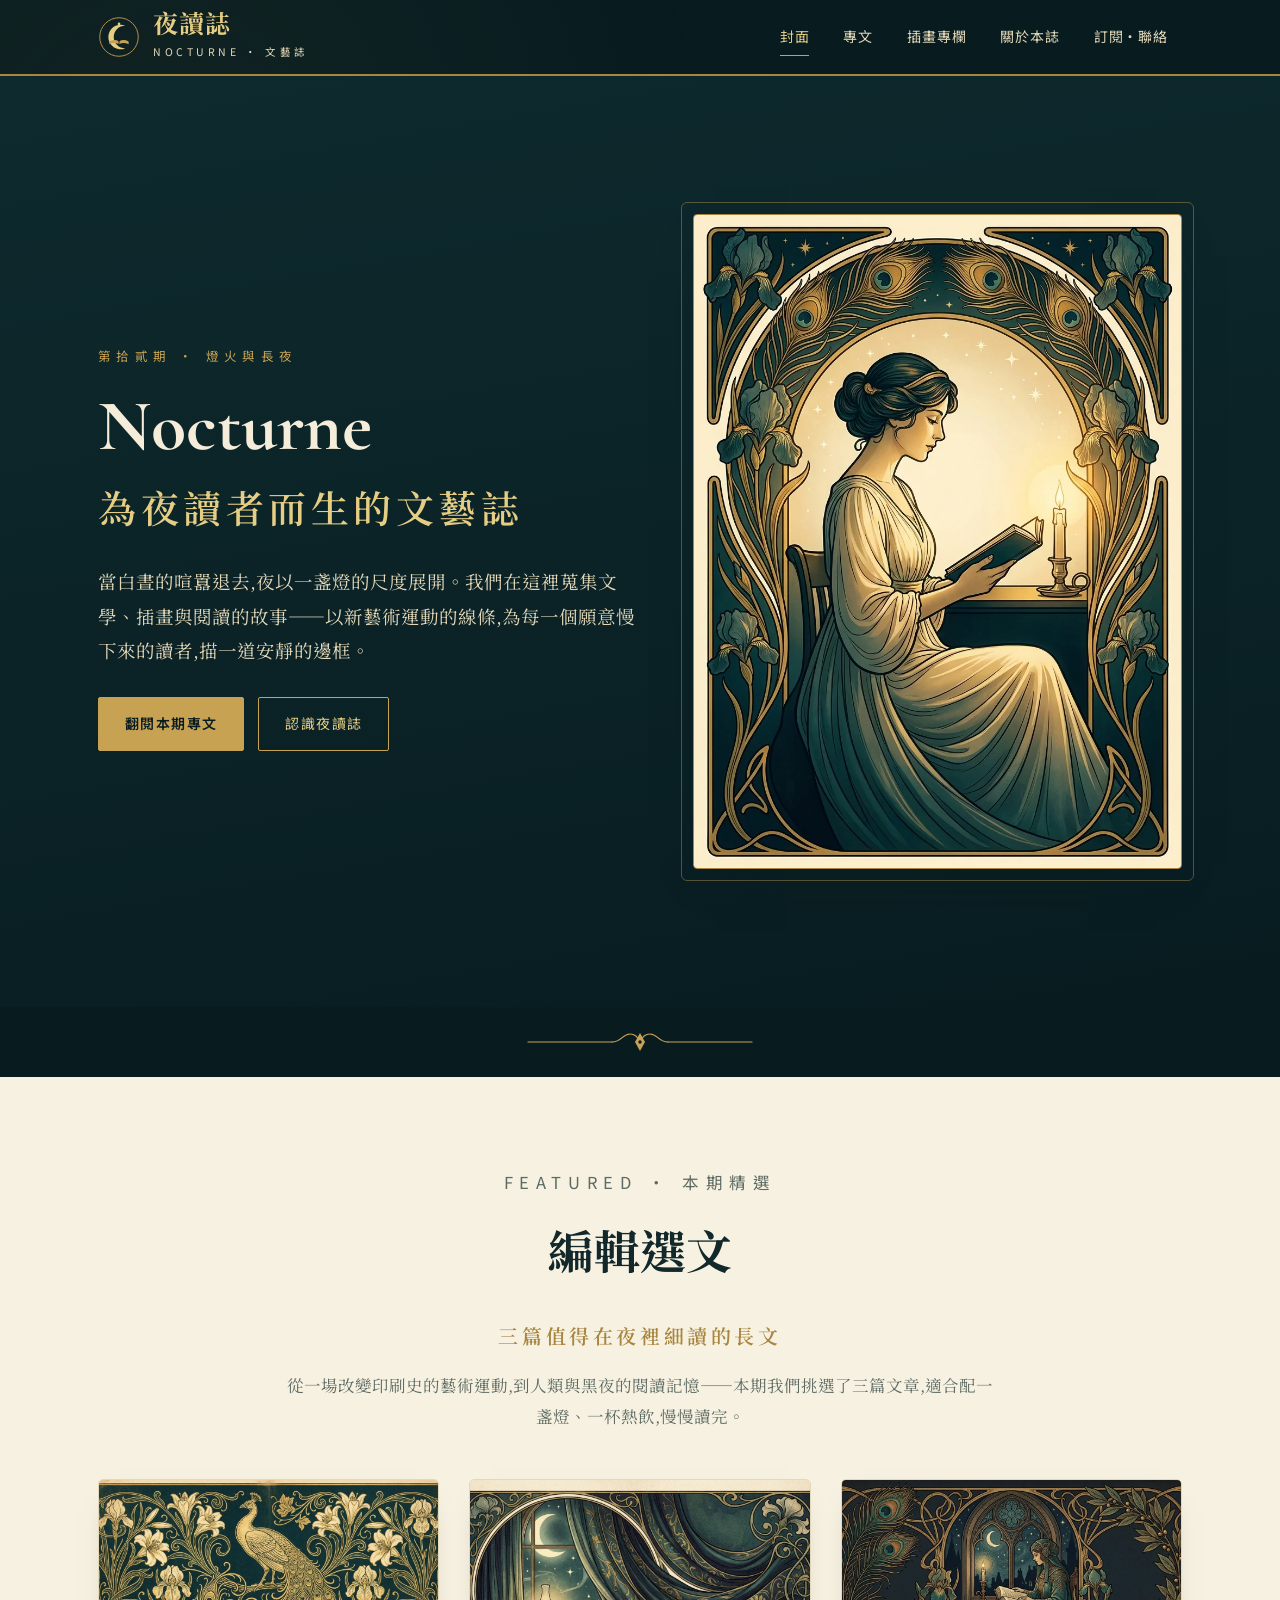
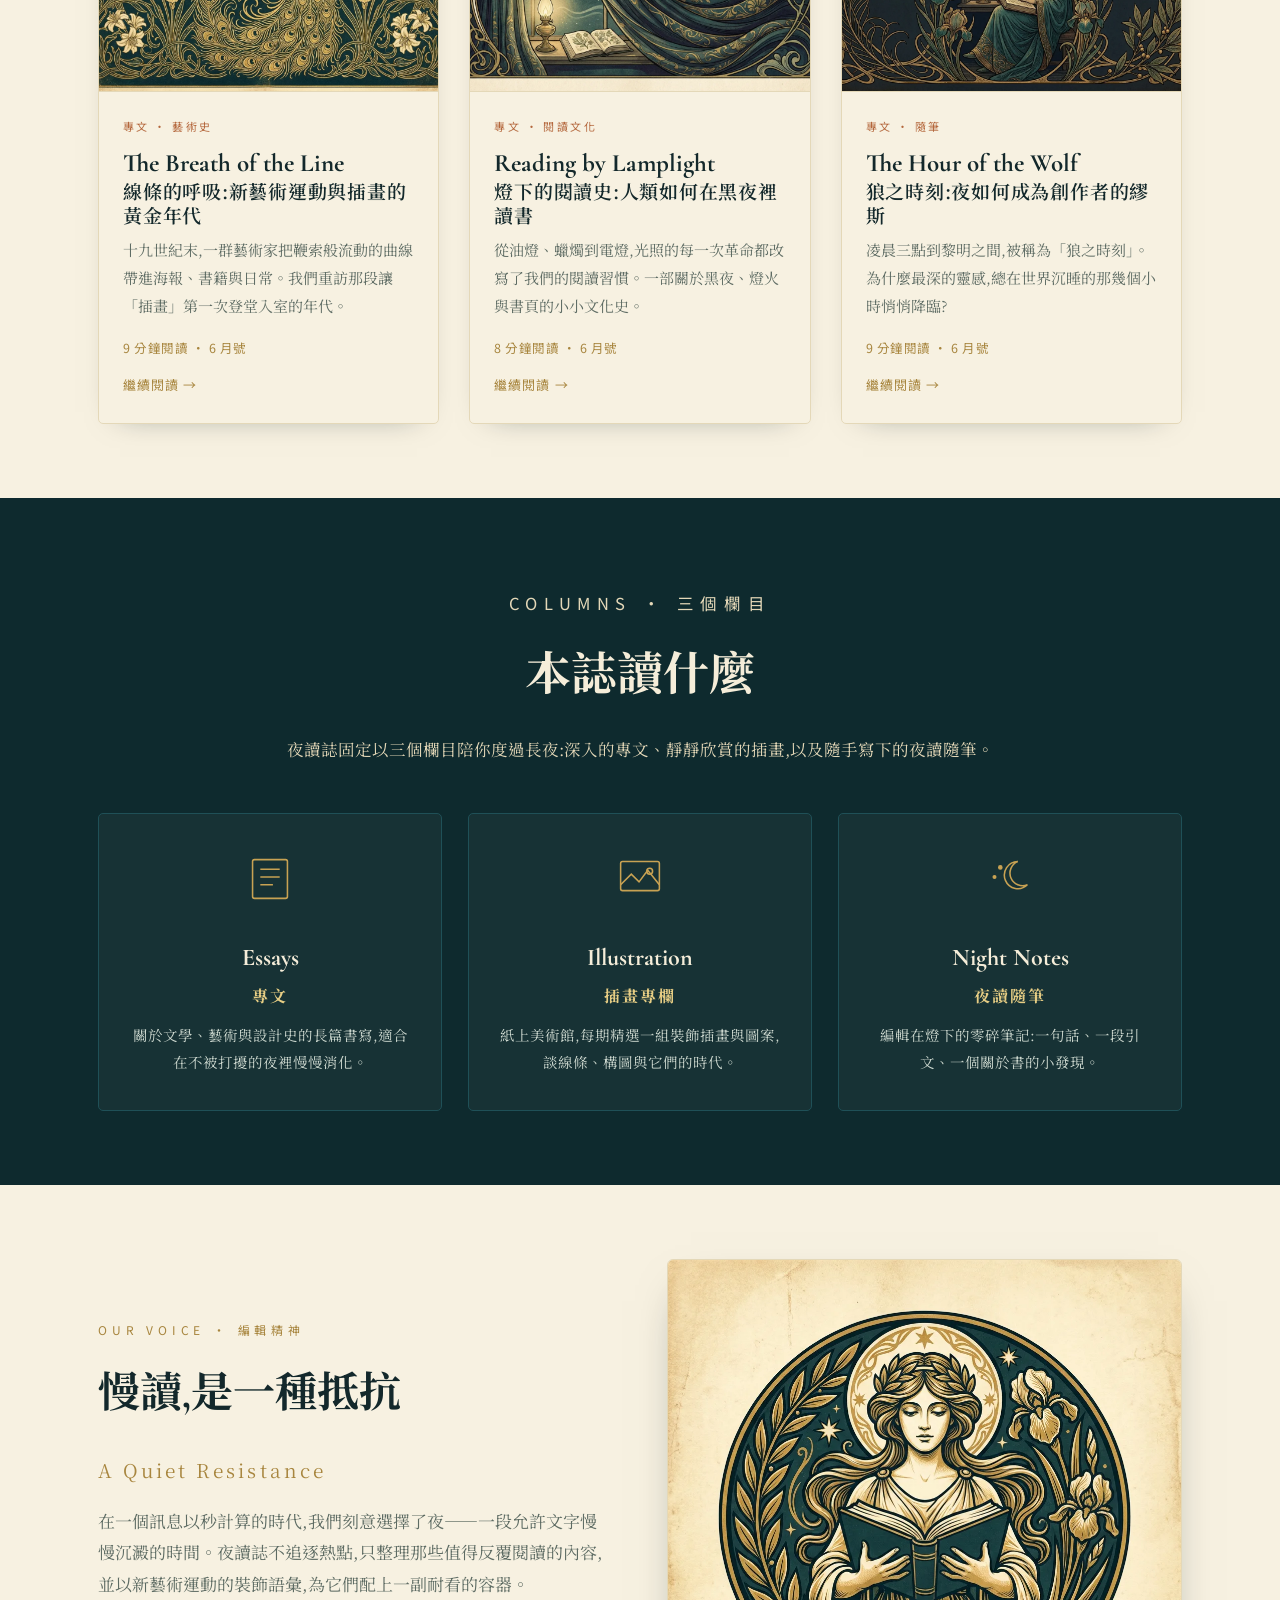
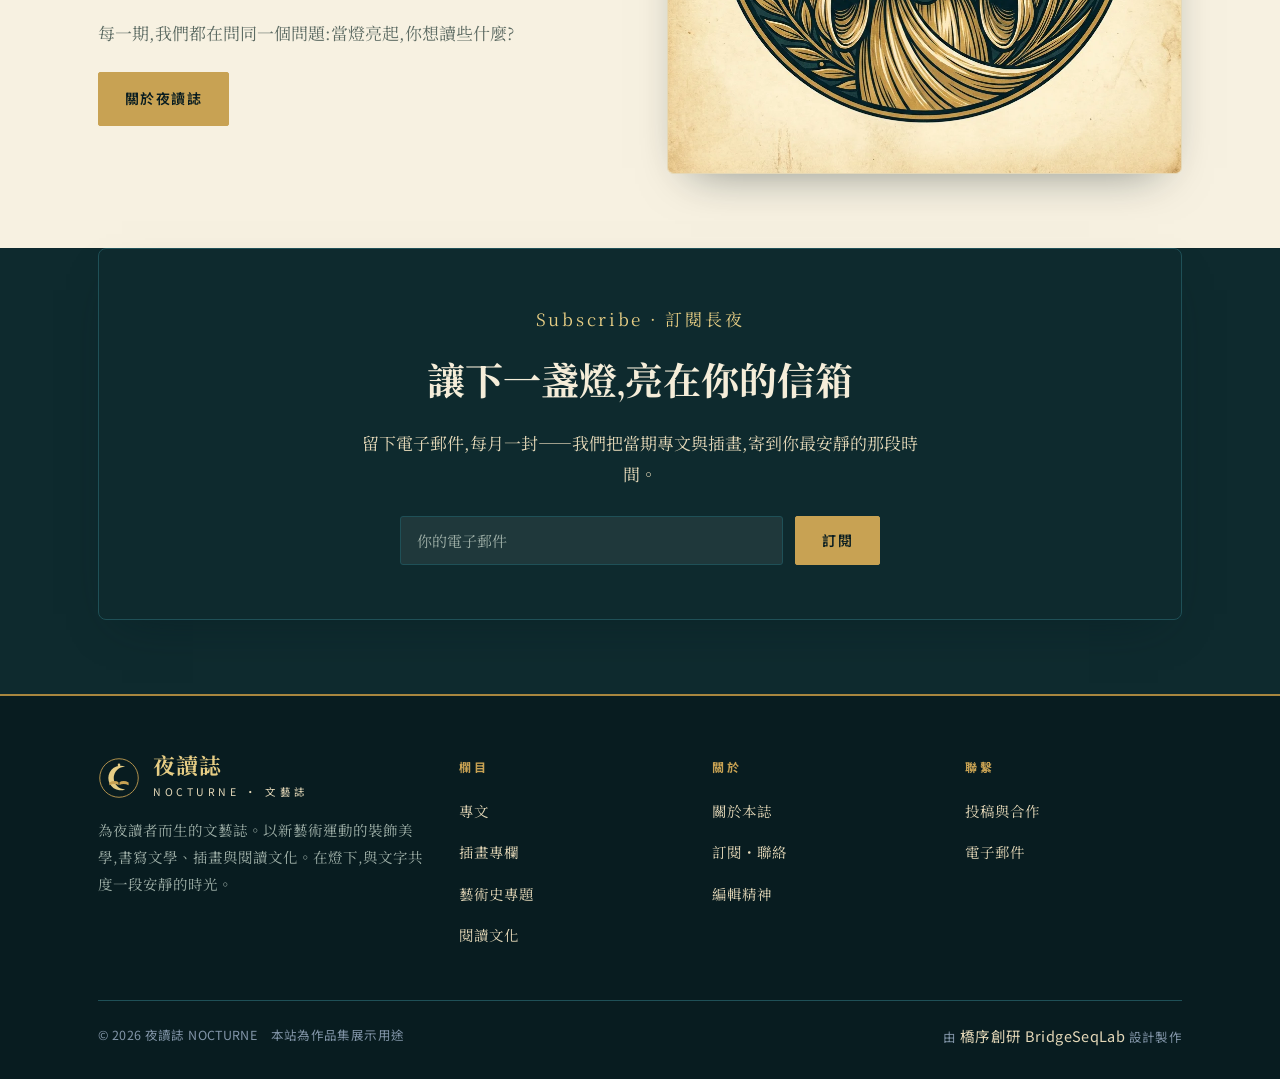
==== commit 5d09629d: "feat: 新增兩篇真專文,專文頁補滿四篇排滿 專文頁原本 4 張卡只有 2 篇真文章,另 2 張用插畫頁/關於頁湊版。 新增兩篇符合夜讀誌調性的長文 + AI Art Nouveau 配圖: - e" ====
--- a/index.html
+++ b/index.html
@@ -107,14 +107,14 @@
           <span class="readmore">繼續閱讀 →</span>
         </span>
       </a>
-      <a class="card" href="./illustration.html">
-        <span class="thumb"><img src="./images/plate.webp" alt="新藝術運動植物圖鑑風格插畫,鳶尾與百合" loading="lazy"></span>
+      <a class="card" href="./essay-wolfhour.html">
+        <span class="thumb"><img src="./images/wolfhour.webp" alt="新藝術風格插畫:深夜獨自在燭光下閱讀書寫的身影" loading="lazy"></span>
         <span class="body">
-          <span class="cat">插畫專欄 · 紙上美術館</span>
-          <h3>The Paper Museum<span class="zh">紙上美術館:重讀裝飾植物圖鑑</span></h3>
-          <p>把一本古老的植物圖鑑攤開在燈下,線條如何把鳶尾、百合與藤蔓,變成永不凋謝的圖案?</p>
-          <span class="meta">圖文專欄 · 6 月號</span>
-          <span class="readmore">進入專欄 →</span>
+          <span class="cat">專文 · 隨筆</span>
+          <h3>The Hour of the Wolf<span class="zh">狼之時刻:夜如何成為創作者的繆斯</span></h3>
+          <p>凌晨三點到黎明之間,被稱為「狼之時刻」。為什麼最深的靈感,總在世界沉睡的那幾個小時悄悄降臨?</p>
+          <span class="meta">9 分鐘閱讀 · 6 月號</span>
+          <span class="readmore">繼續閱讀 →</span>
         </span>
       </a>
     </div>
--- a/style.css
+++ b/style.css
@@ -38,7 +38,7 @@
   -webkit-font-smoothing:antialiased;
   text-rendering:optimizeLegibility;
 }
-img{max-width:100%;display:block}
+img{max-width:100%;height:auto;display:block}
 a{color:inherit;text-decoration:none}
 
 /* ---------- decorative paper texture ---------- */
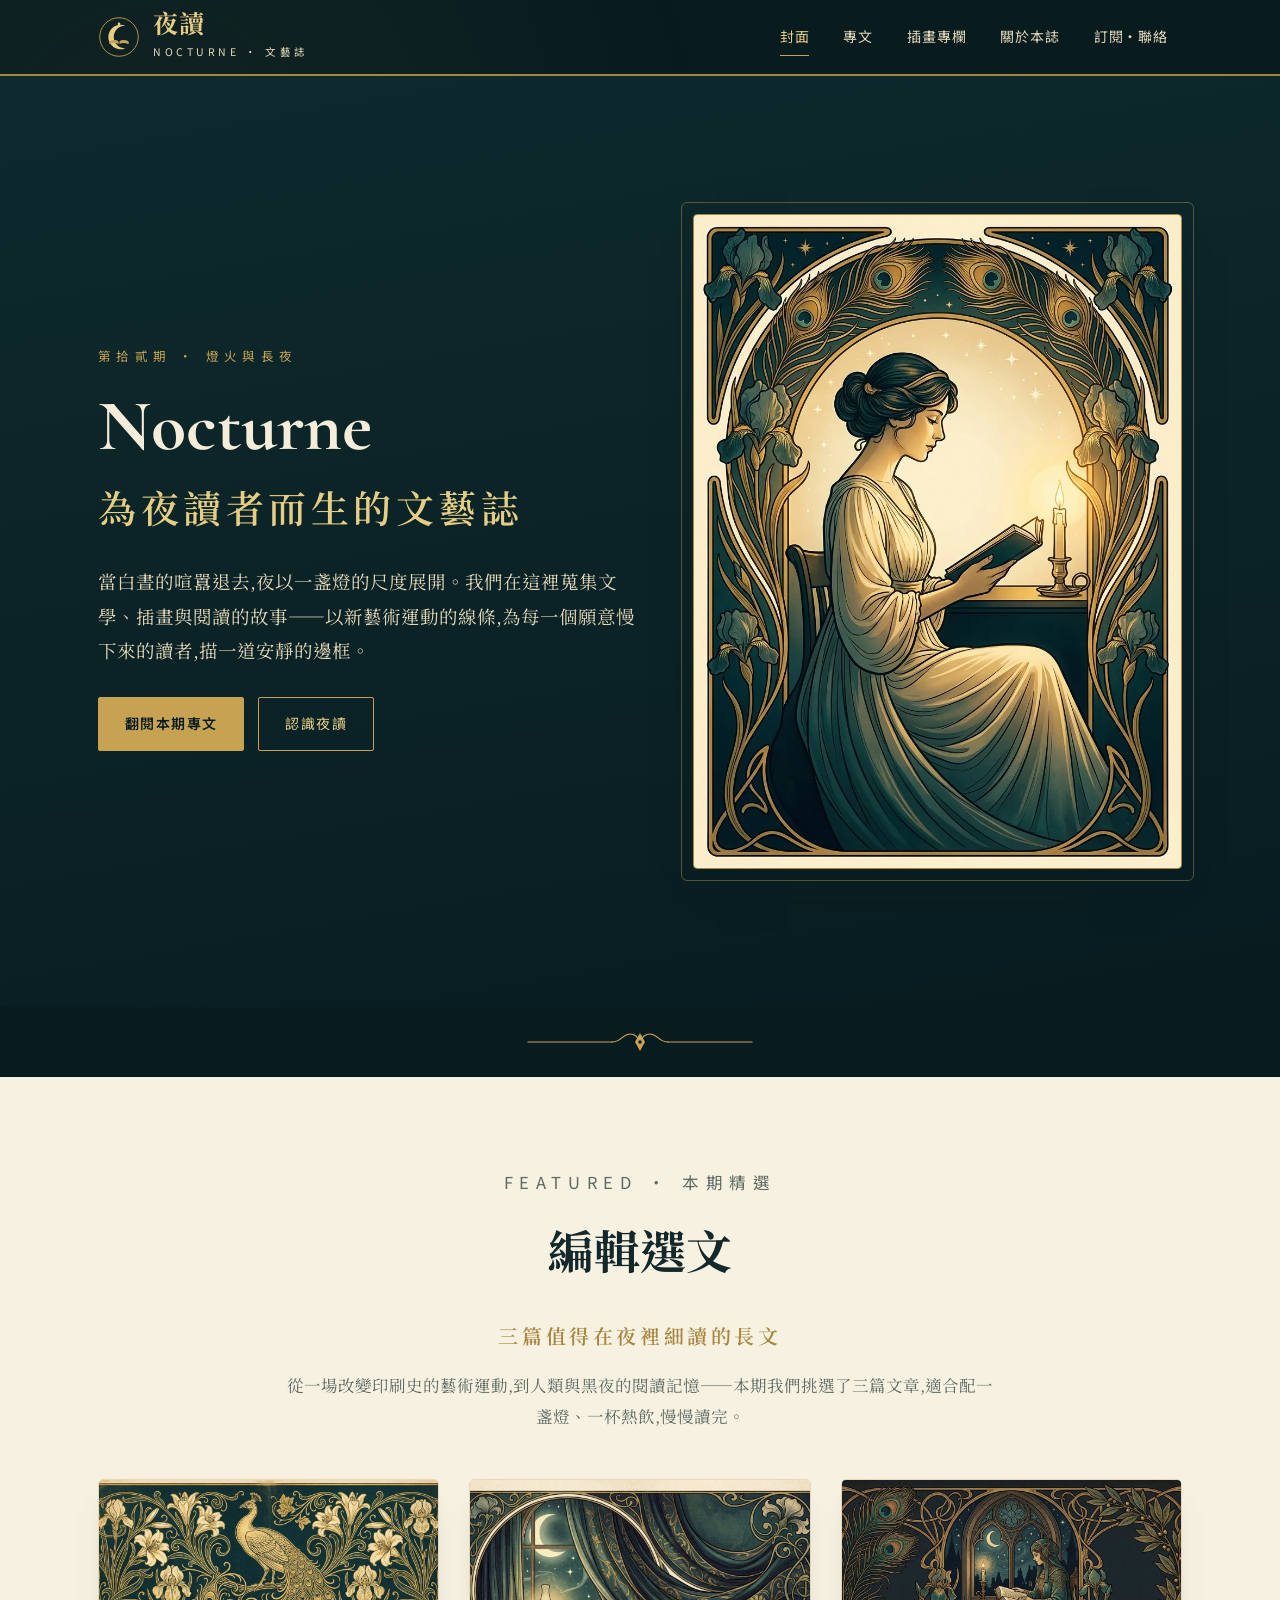
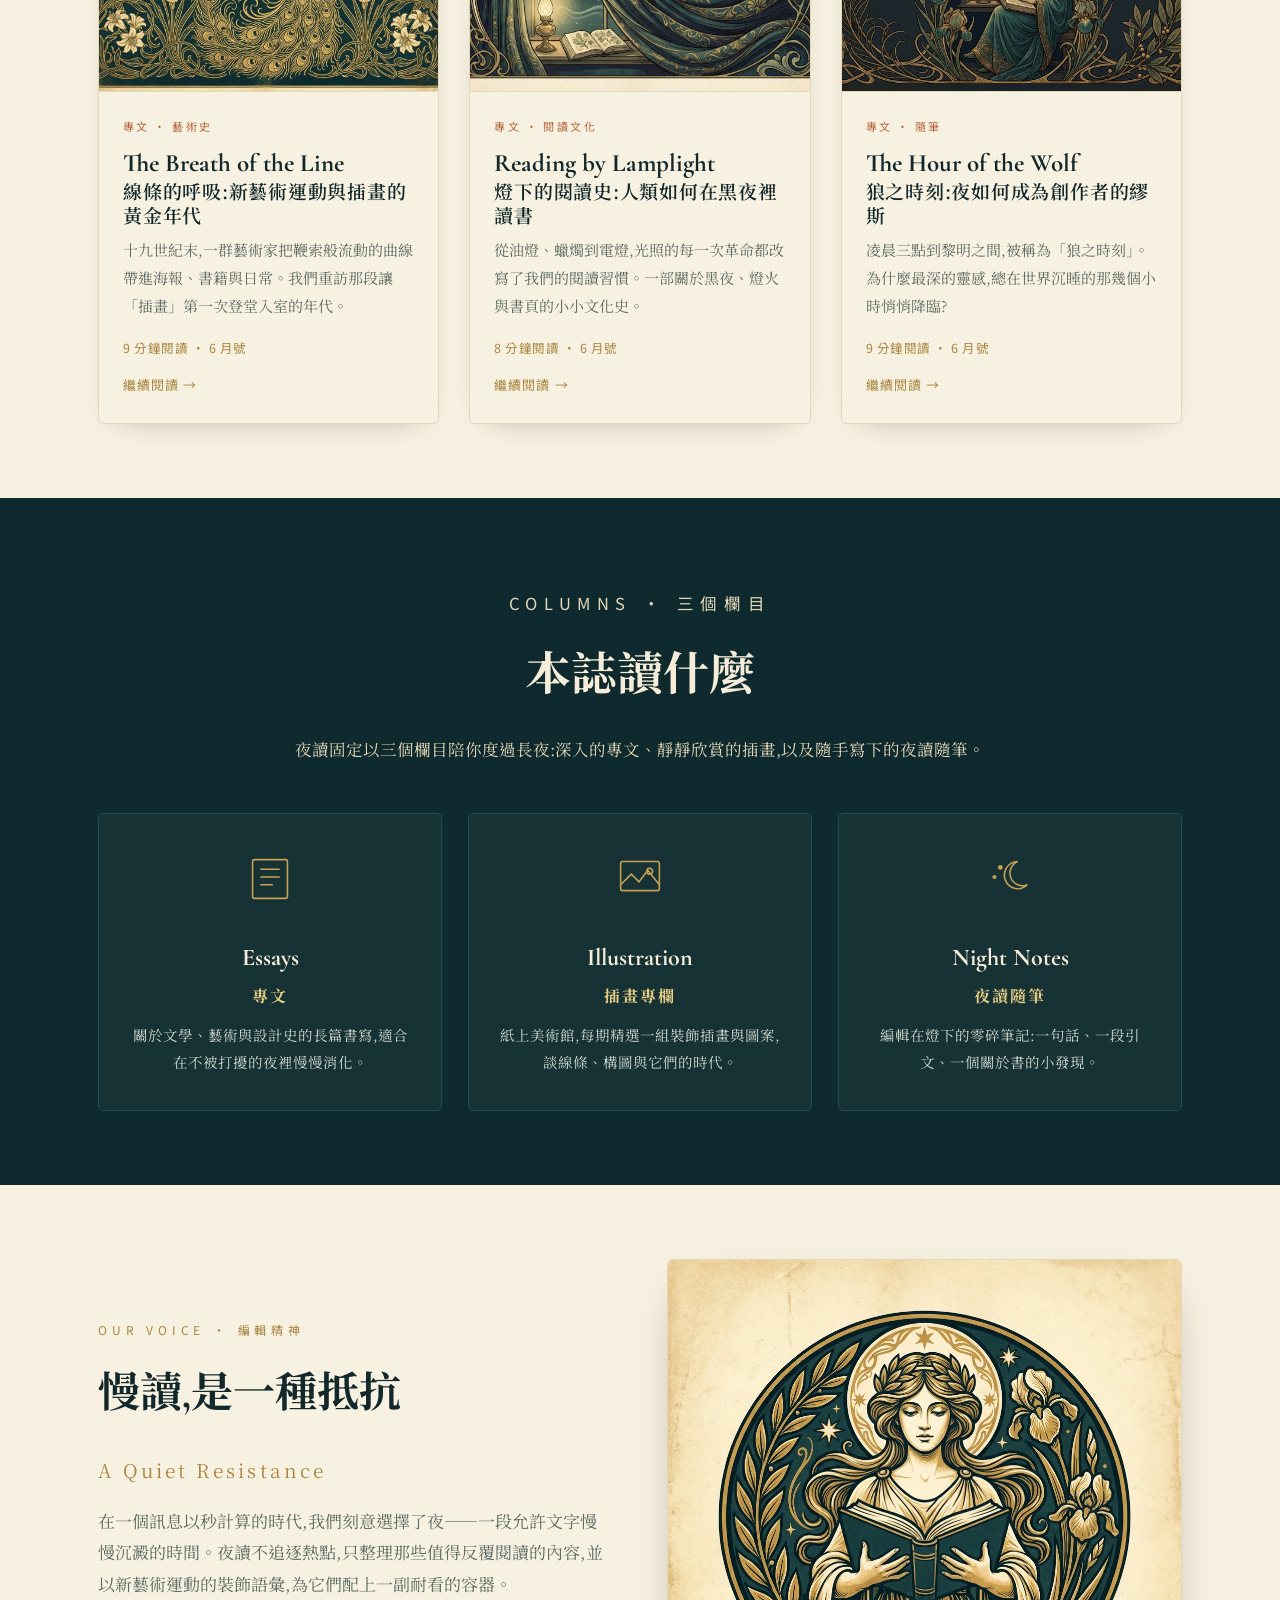
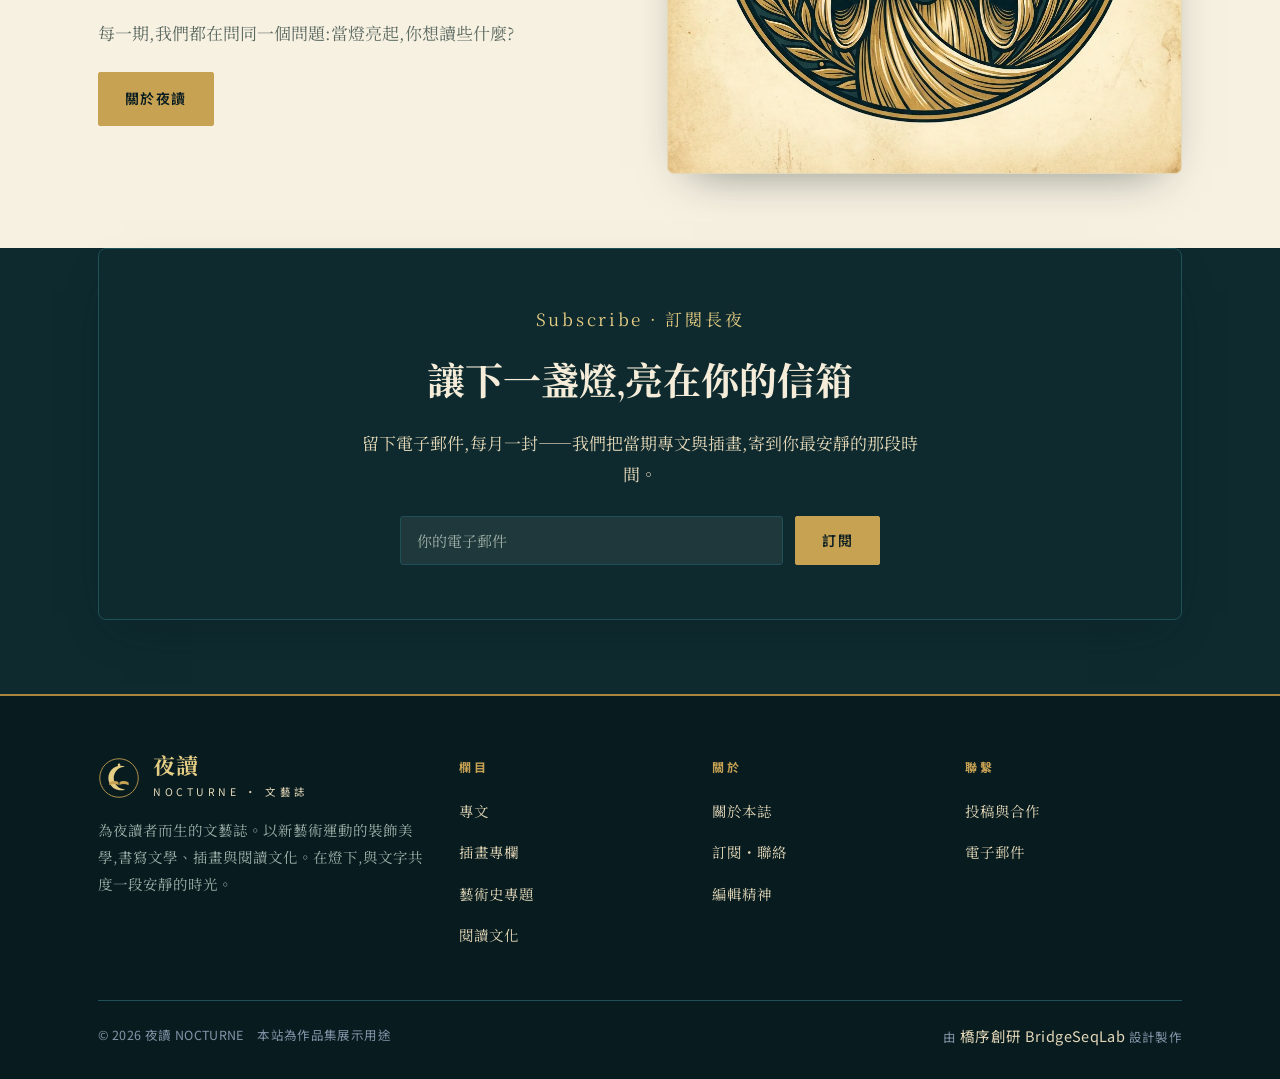
==== commit 2de17e67: "rename: 品牌站名去「誌」（更符合台灣命名）" ====
--- a/index.html
+++ b/index.html
@@ -3,14 +3,14 @@
 <head>
 <meta charset="UTF-8">
 <meta name="viewport" content="width=device-width, initial-scale=1">
-<title>夜讀誌 NOCTURNE｜為夜讀者而生的文藝誌・新藝術運動風格線上雜誌</title>
-<meta name="description" content="夜讀誌 NOCTURNE 是一本為夜讀者而生的繁體中文文藝誌,以新藝術運動的裝飾美學,書寫文學、插畫與閱讀文化。在燈下,與文字共度一段安靜的時光。">
-<meta name="keywords" content="夜讀誌,NOCTURNE,文藝誌,線上雜誌,新藝術運動,Art Nouveau,文學,插畫,閱讀文化,夜讀,書評,繁體中文">
+<title>夜讀 NOCTURNE｜為夜讀者而生的文藝誌・新藝術運動風格線上雜誌</title>
+<meta name="description" content="夜讀 NOCTURNE 是一本為夜讀者而生的繁體中文文藝誌,以新藝術運動的裝飾美學,書寫文學、插畫與閱讀文化。在燈下,與文字共度一段安靜的時光。">
+<meta name="keywords" content="夜讀,NOCTURNE,文藝誌,線上雜誌,新藝術運動,Art Nouveau,文學,插畫,閱讀文化,夜讀,書評,繁體中文">
 <link rel="canonical" href="https://izzo24.github.io/nocturne-reader/index.html">
 <meta property="og:type" content="website">
-<meta property="og:site_name" content="夜讀誌 NOCTURNE">
+<meta property="og:site_name" content="夜讀 NOCTURNE">
 <meta property="og:locale" content="zh_TW">
-<meta property="og:title" content="夜讀誌 NOCTURNE｜為夜讀者而生的文藝誌">
+<meta property="og:title" content="夜讀 NOCTURNE｜為夜讀者而生的文藝誌">
 <meta property="og:description" content="以新藝術運動的裝飾美學,書寫文學、插畫與閱讀文化。在燈下,與文字共度一段安靜的時光。">
 <meta property="og:url" content="https://izzo24.github.io/nocturne-reader/index.html">
 <meta property="og:image" content="https://izzo24.github.io/nocturne-reader/images/hero-cover.webp">
@@ -25,9 +25,9 @@
 {
   "@context":"https://schema.org",
   "@graph":[
-    {"@type":"Organization","@id":"https://izzo24.github.io/nocturne-reader/#org","name":"夜讀誌 NOCTURNE","url":"https://izzo24.github.io/nocturne-reader/","description":"為夜讀者而生的繁體中文文藝誌,以新藝術運動美學書寫文學、插畫與閱讀文化。","logo":"https://izzo24.github.io/nocturne-reader/images/emblem.webp","foundingDate":"2024"},
-    {"@type":"WebSite","@id":"https://izzo24.github.io/nocturne-reader/#site","url":"https://izzo24.github.io/nocturne-reader/","name":"夜讀誌 NOCTURNE","inLanguage":"zh-Hant","publisher":{"@id":"https://izzo24.github.io/nocturne-reader/#org"}},
-    {"@type":"WebPage","@id":"https://izzo24.github.io/nocturne-reader/index.html","url":"https://izzo24.github.io/nocturne-reader/index.html","name":"夜讀誌 NOCTURNE｜為夜讀者而生的文藝誌","isPartOf":{"@id":"https://izzo24.github.io/nocturne-reader/#site"}}
+    {"@type":"Organization","@id":"https://izzo24.github.io/nocturne-reader/#org","name":"夜讀 NOCTURNE","url":"https://izzo24.github.io/nocturne-reader/","description":"為夜讀者而生的繁體中文文藝誌,以新藝術運動美學書寫文學、插畫與閱讀文化。","logo":"https://izzo24.github.io/nocturne-reader/images/emblem.webp","foundingDate":"2024"},
+    {"@type":"WebSite","@id":"https://izzo24.github.io/nocturne-reader/#site","url":"https://izzo24.github.io/nocturne-reader/","name":"夜讀 NOCTURNE","inLanguage":"zh-Hant","publisher":{"@id":"https://izzo24.github.io/nocturne-reader/#org"}},
+    {"@type":"WebPage","@id":"https://izzo24.github.io/nocturne-reader/index.html","url":"https://izzo24.github.io/nocturne-reader/index.html","name":"夜讀 NOCTURNE｜為夜讀者而生的文藝誌","isPartOf":{"@id":"https://izzo24.github.io/nocturne-reader/#site"}}
   ]
 }
 </script>
@@ -36,7 +36,7 @@
 
 <header class="topbar">
   <div class="wrap">
-    <a class="brand" href="./index.html" aria-label="夜讀誌 NOCTURNE 首頁">
+    <a class="brand" href="./index.html" aria-label="夜讀 NOCTURNE 首頁">
       <svg viewBox="0 0 48 48" fill="none" role="img" aria-hidden="true">
         <circle cx="24" cy="24" r="22" stroke="#c8a253" stroke-width="1"/>
         <path d="M31 11a14 14 0 1 0 0 26 11 11 0 0 1 0-26z" fill="#e6cd84"/>
@@ -44,7 +44,7 @@
         <line x1="24" y1="26.5" x2="24" y2="33" stroke="#081c20" stroke-width="1"/>
         <circle cx="24" cy="9" r="1.5" fill="#e6cd84"/>
       </svg>
-      <span><span class="bt">夜讀誌</span><span class="bs">Nocturne · 文藝誌</span></span>
+      <span><span class="bt">夜讀</span><span class="bs">Nocturne · 文藝誌</span></span>
     </a>
     <button class="navtoggle" aria-label="開啟選單" aria-expanded="false"><svg viewBox="0 0 24 18" width="22" height="16" fill="none" stroke="currentColor" stroke-width="1.8" aria-hidden="true"><path d="M1 2h22M1 9h22M1 16h22"/></svg></button>
     <nav class="main">
@@ -66,7 +66,7 @@
       <p class="lead">當白晝的喧囂退去,夜以一盞燈的尺度展開。我們在這裡蒐集文學、插畫與閱讀的故事——以新藝術運動的線條,為每一個願意慢下來的讀者,描一道安靜的邊框。</p>
       <div class="btnrow">
         <a class="btn btn-gold" href="./essays.html">翻閱本期專文</a>
-        <a class="btn btn-ghost" href="./about.html">認識夜讀誌</a>
+        <a class="btn btn-ghost" href="./about.html">認識夜讀</a>
       </div>
     </div>
     <div class="heroart">
@@ -126,7 +126,7 @@
     <div class="sec-head">
       <p class="sec-kicker">Columns · 三個欄目</p>
       <h2>本誌讀什麼</h2>
-      <p>夜讀誌固定以三個欄目陪你度過長夜:深入的專文、靜靜欣賞的插畫,以及隨手寫下的夜讀隨筆。</p>
+      <p>夜讀固定以三個欄目陪你度過長夜:深入的專文、靜靜欣賞的插畫,以及隨手寫下的夜讀隨筆。</p>
     </div>
     <div class="cols">
       <div class="coltile" style="background:rgba(245,237,217,.04);border-color:#1f5057">
@@ -155,9 +155,9 @@
         <p class="sec-kicker">Our Voice · 編輯精神</p>
         <h2 style="font-family:var(--display);font-size:clamp(28px,4vw,42px);margin:0 0 6px;font-weight:700">慢讀,是一種抵抗</h2>
         <p class="h2zh" style="color:var(--gold-soft);font-size:19px;letter-spacing:.16em;margin-bottom:18px">A Quiet Resistance</p>
-        <p style="color:var(--muted);margin:0 0 18px">在一個訊息以秒計算的時代,我們刻意選擇了夜——一段允許文字慢慢沉澱的時間。夜讀誌不追逐熱點,只整理那些值得反覆閱讀的內容,並以新藝術運動的裝飾語彙,為它們配上一副耐看的容器。</p>
+        <p style="color:var(--muted);margin:0 0 18px">在一個訊息以秒計算的時代,我們刻意選擇了夜——一段允許文字慢慢沉澱的時間。夜讀不追逐熱點,只整理那些值得反覆閱讀的內容,並以新藝術運動的裝飾語彙,為它們配上一副耐看的容器。</p>
         <p style="color:var(--muted);margin:0 0 24px">每一期,我們都在問同一個問題:當燈亮起,你想讀些什麼?</p>
-        <a class="btn btn-gold" href="./about.html">關於夜讀誌</a>
+        <a class="btn btn-gold" href="./about.html">關於夜讀</a>
       </div>
       <div class="imgwrap">
         <img src="./images/emblem.webp" width="1024" height="1024" alt="新藝術運動圓形徽章插畫,一位手持書本的繆斯,環以月桂與星辰" loading="lazy">
@@ -185,7 +185,7 @@
   <div class="wrap">
     <div class="cols-f">
       <div>
-        <a class="brand" href="./index.html" aria-label="夜讀誌 NOCTURNE 首頁">
+        <a class="brand" href="./index.html" aria-label="夜讀 NOCTURNE 首頁">
           <svg viewBox="0 0 48 48" fill="none" role="img" aria-hidden="true">
             <circle cx="24" cy="24" r="22" stroke="#c8a253" stroke-width="1"/>
             <path d="M31 11a14 14 0 1 0 0 26 11 11 0 0 1 0-26z" fill="#e6cd84"/>
@@ -193,7 +193,7 @@
             <line x1="24" y1="26.5" x2="24" y2="33" stroke="#081c20" stroke-width="1"/>
             <circle cx="24" cy="9" r="1.5" fill="#e6cd84"/>
           </svg>
-          <span><span class="bt">夜讀誌</span><span class="bs">Nocturne · 文藝誌</span></span>
+          <span><span class="bt">夜讀</span><span class="bs">Nocturne · 文藝誌</span></span>
         </a>
         <p class="fdesc">為夜讀者而生的文藝誌。以新藝術運動的裝飾美學,書寫文學、插畫與閱讀文化。在燈下,與文字共度一段安靜的時光。</p>
       </div>
@@ -223,7 +223,7 @@
       </div>
     </div>
     <div class="footrow">
-      <span>© 2026 夜讀誌 NOCTURNE　本站為作品集展示用途</span>
+      <span>© 2026 夜讀 NOCTURNE　本站為作品集展示用途</span>
       <span>由 <a href="https://bridgeseqlab.com" rel="noopener">橋序創研 BridgeSeqLab</a> 設計製作</span>
     </div>
   </div>
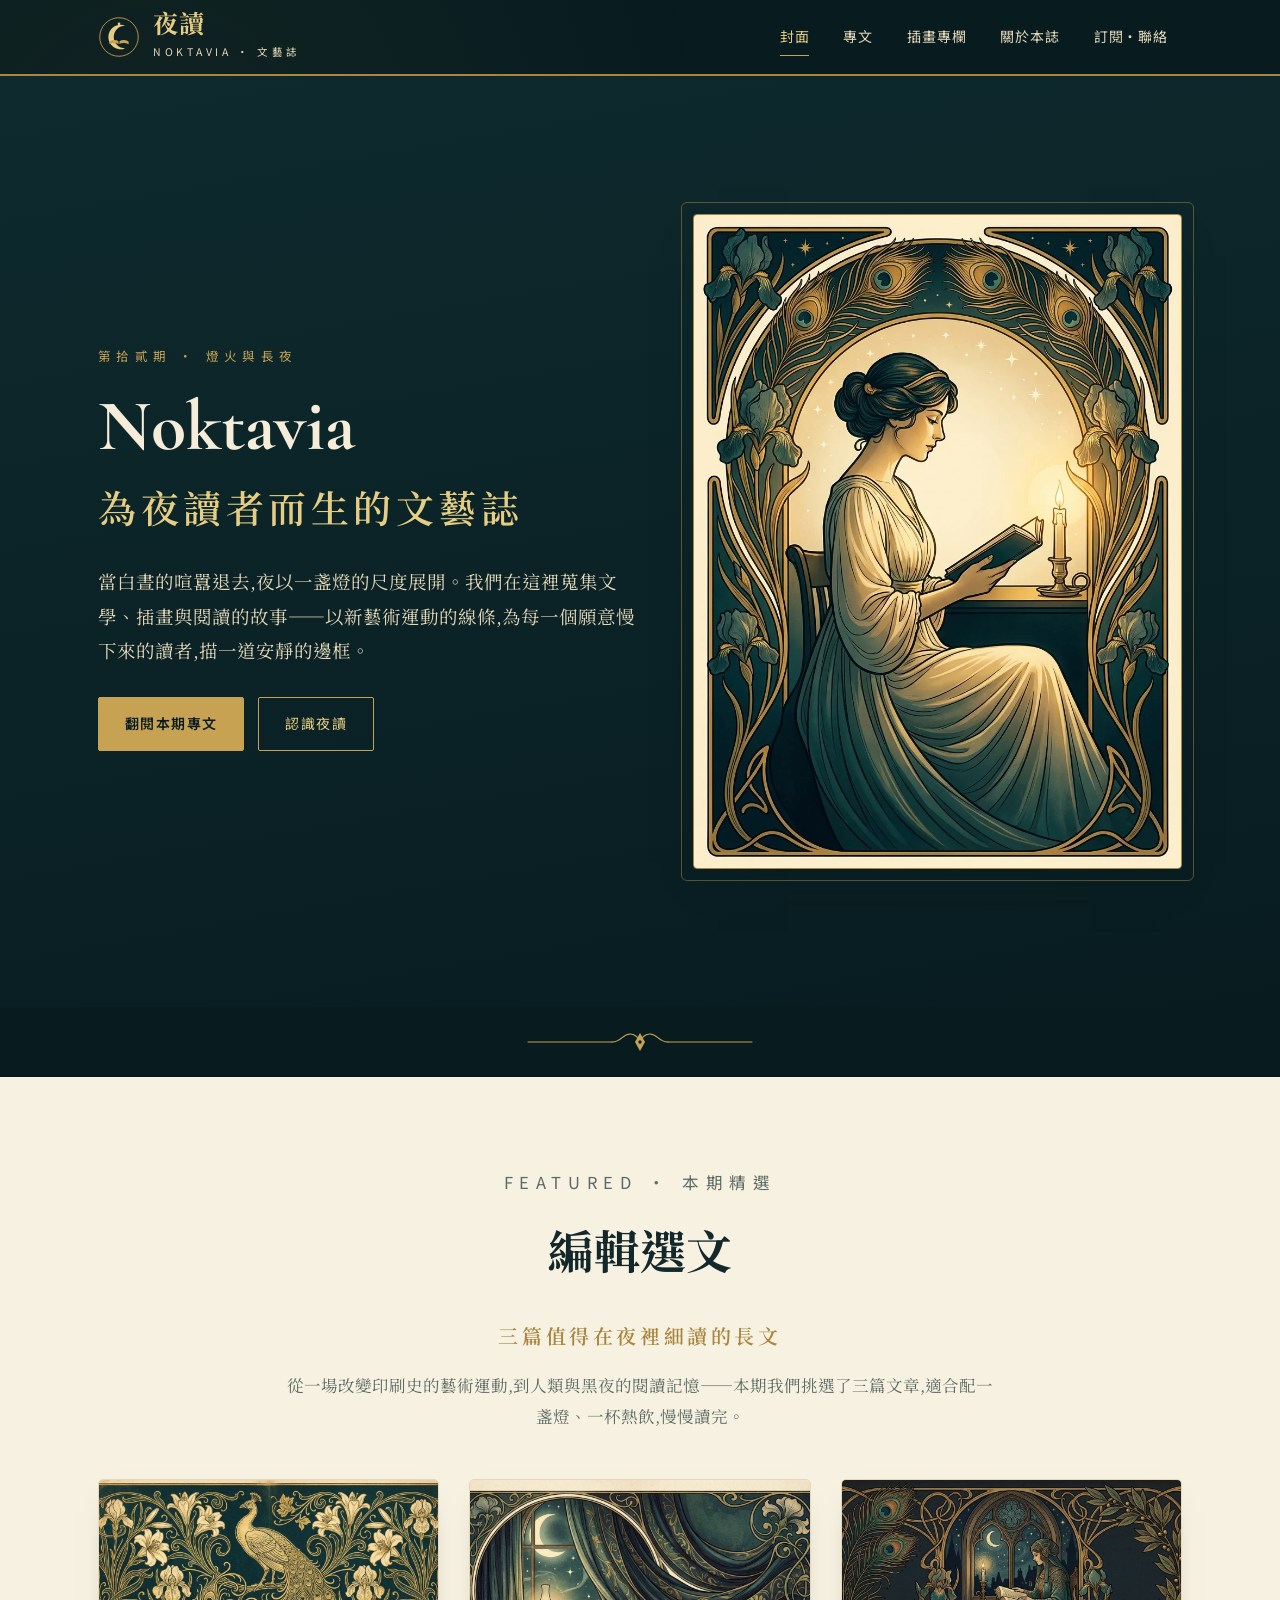
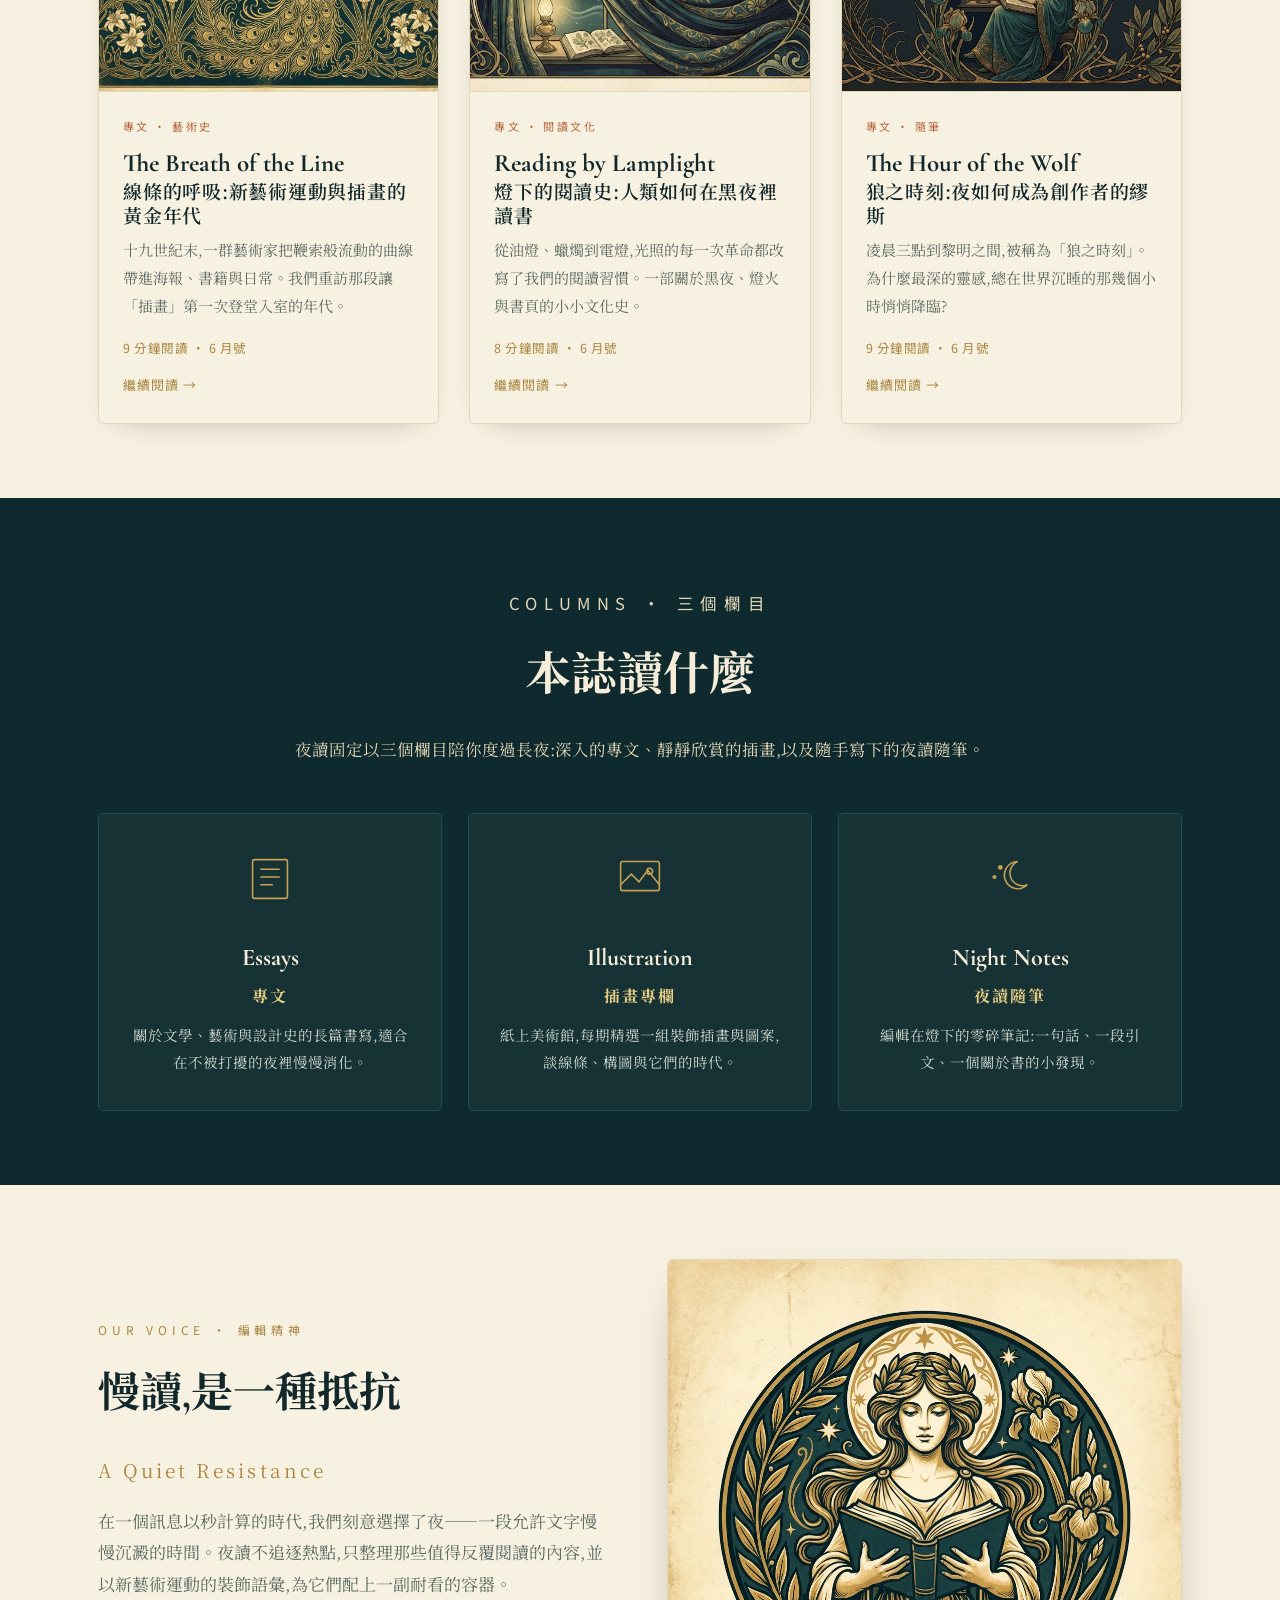
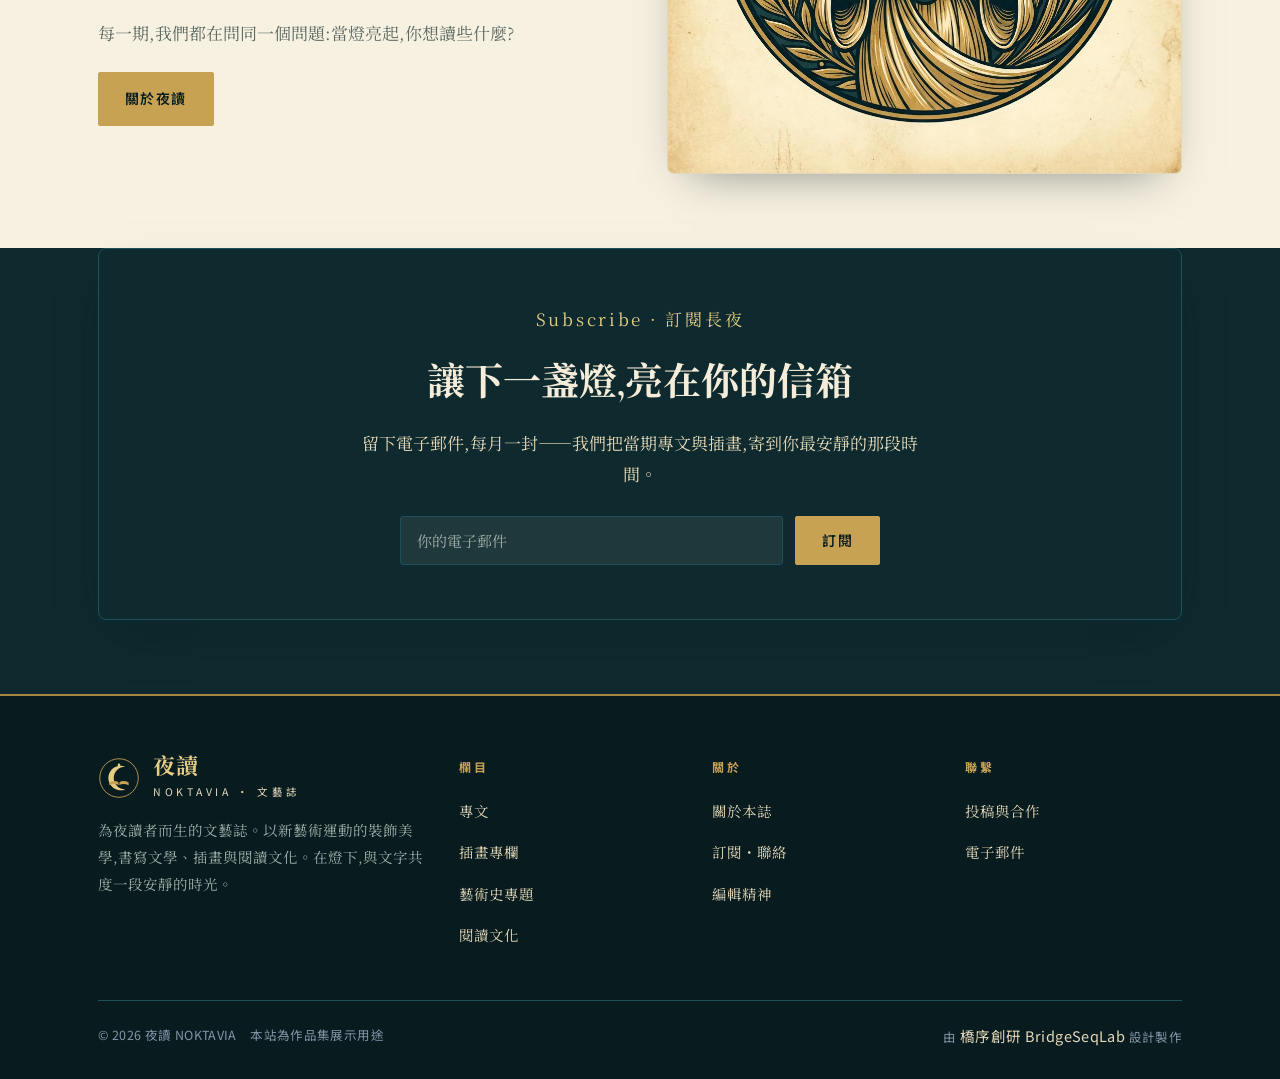
==== commit 87874318: "fix: 英文名改為 NOKTAVIA Co-Authored-By: Claude Opus 5 <noreply@anthropic.com>" ====
--- a/index.html
+++ b/index.html
@@ -3,14 +3,14 @@
 <head>
 <meta charset="UTF-8">
 <meta name="viewport" content="width=device-width, initial-scale=1">
-<title>夜讀 NOCTURNE｜為夜讀者而生的文藝誌・新藝術運動風格線上雜誌</title>
-<meta name="description" content="夜讀 NOCTURNE 是一本為夜讀者而生的繁體中文文藝誌,以新藝術運動的裝飾美學,書寫文學、插畫與閱讀文化。在燈下,與文字共度一段安靜的時光。">
-<meta name="keywords" content="夜讀,NOCTURNE,文藝誌,線上雜誌,新藝術運動,Art Nouveau,文學,插畫,閱讀文化,夜讀,書評,繁體中文">
+<title>夜讀 NOKTAVIA｜為夜讀者而生的文藝誌・新藝術運動風格線上雜誌</title>
+<meta name="description" content="夜讀 NOKTAVIA 是一本為夜讀者而生的繁體中文文藝誌,以新藝術運動的裝飾美學,書寫文學、插畫與閱讀文化。在燈下,與文字共度一段安靜的時光。">
+<meta name="keywords" content="夜讀,NOKTAVIA,文藝誌,線上雜誌,新藝術運動,Art Nouveau,文學,插畫,閱讀文化,夜讀,書評,繁體中文">
 <link rel="canonical" href="https://izzo24.github.io/nocturne-reader/index.html">
 <meta property="og:type" content="website">
-<meta property="og:site_name" content="夜讀 NOCTURNE">
+<meta property="og:site_name" content="夜讀 NOKTAVIA">
 <meta property="og:locale" content="zh_TW">
-<meta property="og:title" content="夜讀 NOCTURNE｜為夜讀者而生的文藝誌">
+<meta property="og:title" content="夜讀 NOKTAVIA｜為夜讀者而生的文藝誌">
 <meta property="og:description" content="以新藝術運動的裝飾美學,書寫文學、插畫與閱讀文化。在燈下,與文字共度一段安靜的時光。">
 <meta property="og:url" content="https://izzo24.github.io/nocturne-reader/index.html">
 <meta property="og:image" content="https://izzo24.github.io/nocturne-reader/images/hero-cover.webp">
@@ -25,9 +25,9 @@
 {
   "@context":"https://schema.org",
   "@graph":[
-    {"@type":"Organization","@id":"https://izzo24.github.io/nocturne-reader/#org","name":"夜讀 NOCTURNE","url":"https://izzo24.github.io/nocturne-reader/","description":"為夜讀者而生的繁體中文文藝誌,以新藝術運動美學書寫文學、插畫與閱讀文化。","logo":"https://izzo24.github.io/nocturne-reader/images/emblem.webp","foundingDate":"2024"},
-    {"@type":"WebSite","@id":"https://izzo24.github.io/nocturne-reader/#site","url":"https://izzo24.github.io/nocturne-reader/","name":"夜讀 NOCTURNE","inLanguage":"zh-Hant","publisher":{"@id":"https://izzo24.github.io/nocturne-reader/#org"}},
-    {"@type":"WebPage","@id":"https://izzo24.github.io/nocturne-reader/index.html","url":"https://izzo24.github.io/nocturne-reader/index.html","name":"夜讀 NOCTURNE｜為夜讀者而生的文藝誌","isPartOf":{"@id":"https://izzo24.github.io/nocturne-reader/#site"}}
+    {"@type":"Organization","@id":"https://izzo24.github.io/nocturne-reader/#org","name":"夜讀 NOKTAVIA","url":"https://izzo24.github.io/nocturne-reader/","description":"為夜讀者而生的繁體中文文藝誌,以新藝術運動美學書寫文學、插畫與閱讀文化。","logo":"https://izzo24.github.io/nocturne-reader/images/emblem.webp","foundingDate":"2024"},
+    {"@type":"WebSite","@id":"https://izzo24.github.io/nocturne-reader/#site","url":"https://izzo24.github.io/nocturne-reader/","name":"夜讀 NOKTAVIA","inLanguage":"zh-Hant","publisher":{"@id":"https://izzo24.github.io/nocturne-reader/#org"}},
+    {"@type":"WebPage","@id":"https://izzo24.github.io/nocturne-reader/index.html","url":"https://izzo24.github.io/nocturne-reader/index.html","name":"夜讀 NOKTAVIA｜為夜讀者而生的文藝誌","isPartOf":{"@id":"https://izzo24.github.io/nocturne-reader/#site"}}
   ]
 }
 </script>
@@ -36,7 +36,7 @@
 
 <header class="topbar">
   <div class="wrap">
-    <a class="brand" href="./index.html" aria-label="夜讀 NOCTURNE 首頁">
+    <a class="brand" href="./index.html" aria-label="夜讀 NOKTAVIA 首頁">
       <svg viewBox="0 0 48 48" fill="none" role="img" aria-hidden="true">
         <circle cx="24" cy="24" r="22" stroke="#c8a253" stroke-width="1"/>
         <path d="M31 11a14 14 0 1 0 0 26 11 11 0 0 1 0-26z" fill="#e6cd84"/>
@@ -44,7 +44,7 @@
         <line x1="24" y1="26.5" x2="24" y2="33" stroke="#081c20" stroke-width="1"/>
         <circle cx="24" cy="9" r="1.5" fill="#e6cd84"/>
       </svg>
-      <span><span class="bt">夜讀</span><span class="bs">Nocturne · 文藝誌</span></span>
+      <span><span class="bt">夜讀</span><span class="bs">Noktavia · 文藝誌</span></span>
     </a>
     <button class="navtoggle" aria-label="開啟選單" aria-expanded="false"><svg viewBox="0 0 24 18" width="22" height="16" fill="none" stroke="currentColor" stroke-width="1.8" aria-hidden="true"><path d="M1 2h22M1 9h22M1 16h22"/></svg></button>
     <nav class="main">
@@ -61,7 +61,7 @@
   <div class="wrap">
     <div>
       <p class="eyebrow">第拾貳期 · 燈火與長夜</p>
-      <h1>Nocturne</h1>
+      <h1>Noktavia</h1>
       <p class="h1zh">為夜讀者而生的文藝誌</p>
       <p class="lead">當白晝的喧囂退去,夜以一盞燈的尺度展開。我們在這裡蒐集文學、插畫與閱讀的故事——以新藝術運動的線條,為每一個願意慢下來的讀者,描一道安靜的邊框。</p>
       <div class="btnrow">
@@ -185,7 +185,7 @@
   <div class="wrap">
     <div class="cols-f">
       <div>
-        <a class="brand" href="./index.html" aria-label="夜讀 NOCTURNE 首頁">
+        <a class="brand" href="./index.html" aria-label="夜讀 NOKTAVIA 首頁">
           <svg viewBox="0 0 48 48" fill="none" role="img" aria-hidden="true">
             <circle cx="24" cy="24" r="22" stroke="#c8a253" stroke-width="1"/>
             <path d="M31 11a14 14 0 1 0 0 26 11 11 0 0 1 0-26z" fill="#e6cd84"/>
@@ -193,7 +193,7 @@
             <line x1="24" y1="26.5" x2="24" y2="33" stroke="#081c20" stroke-width="1"/>
             <circle cx="24" cy="9" r="1.5" fill="#e6cd84"/>
           </svg>
-          <span><span class="bt">夜讀</span><span class="bs">Nocturne · 文藝誌</span></span>
+          <span><span class="bt">夜讀</span><span class="bs">Noktavia · 文藝誌</span></span>
         </a>
         <p class="fdesc">為夜讀者而生的文藝誌。以新藝術運動的裝飾美學,書寫文學、插畫與閱讀文化。在燈下,與文字共度一段安靜的時光。</p>
       </div>
@@ -223,7 +223,7 @@
       </div>
     </div>
     <div class="footrow">
-      <span>© 2026 夜讀 NOCTURNE　本站為作品集展示用途</span>
+      <span>© 2026 夜讀 NOKTAVIA　本站為作品集展示用途</span>
       <span>由 <a href="https://bridgeseqlab.com" rel="noopener">橋序創研 BridgeSeqLab</a> 設計製作</span>
     </div>
   </div>
--- a/style.css
+++ b/style.css
@@ -1,4 +1,4 @@
-/* 夜讀誌 NOCTURNE — Art Nouveau 文藝誌
+/* 夜讀誌 NOKTAVIA — Art Nouveau 文藝誌
    Design system. Pure static. © BridgeSeqLab 橋序創研 */
 
 :root{
